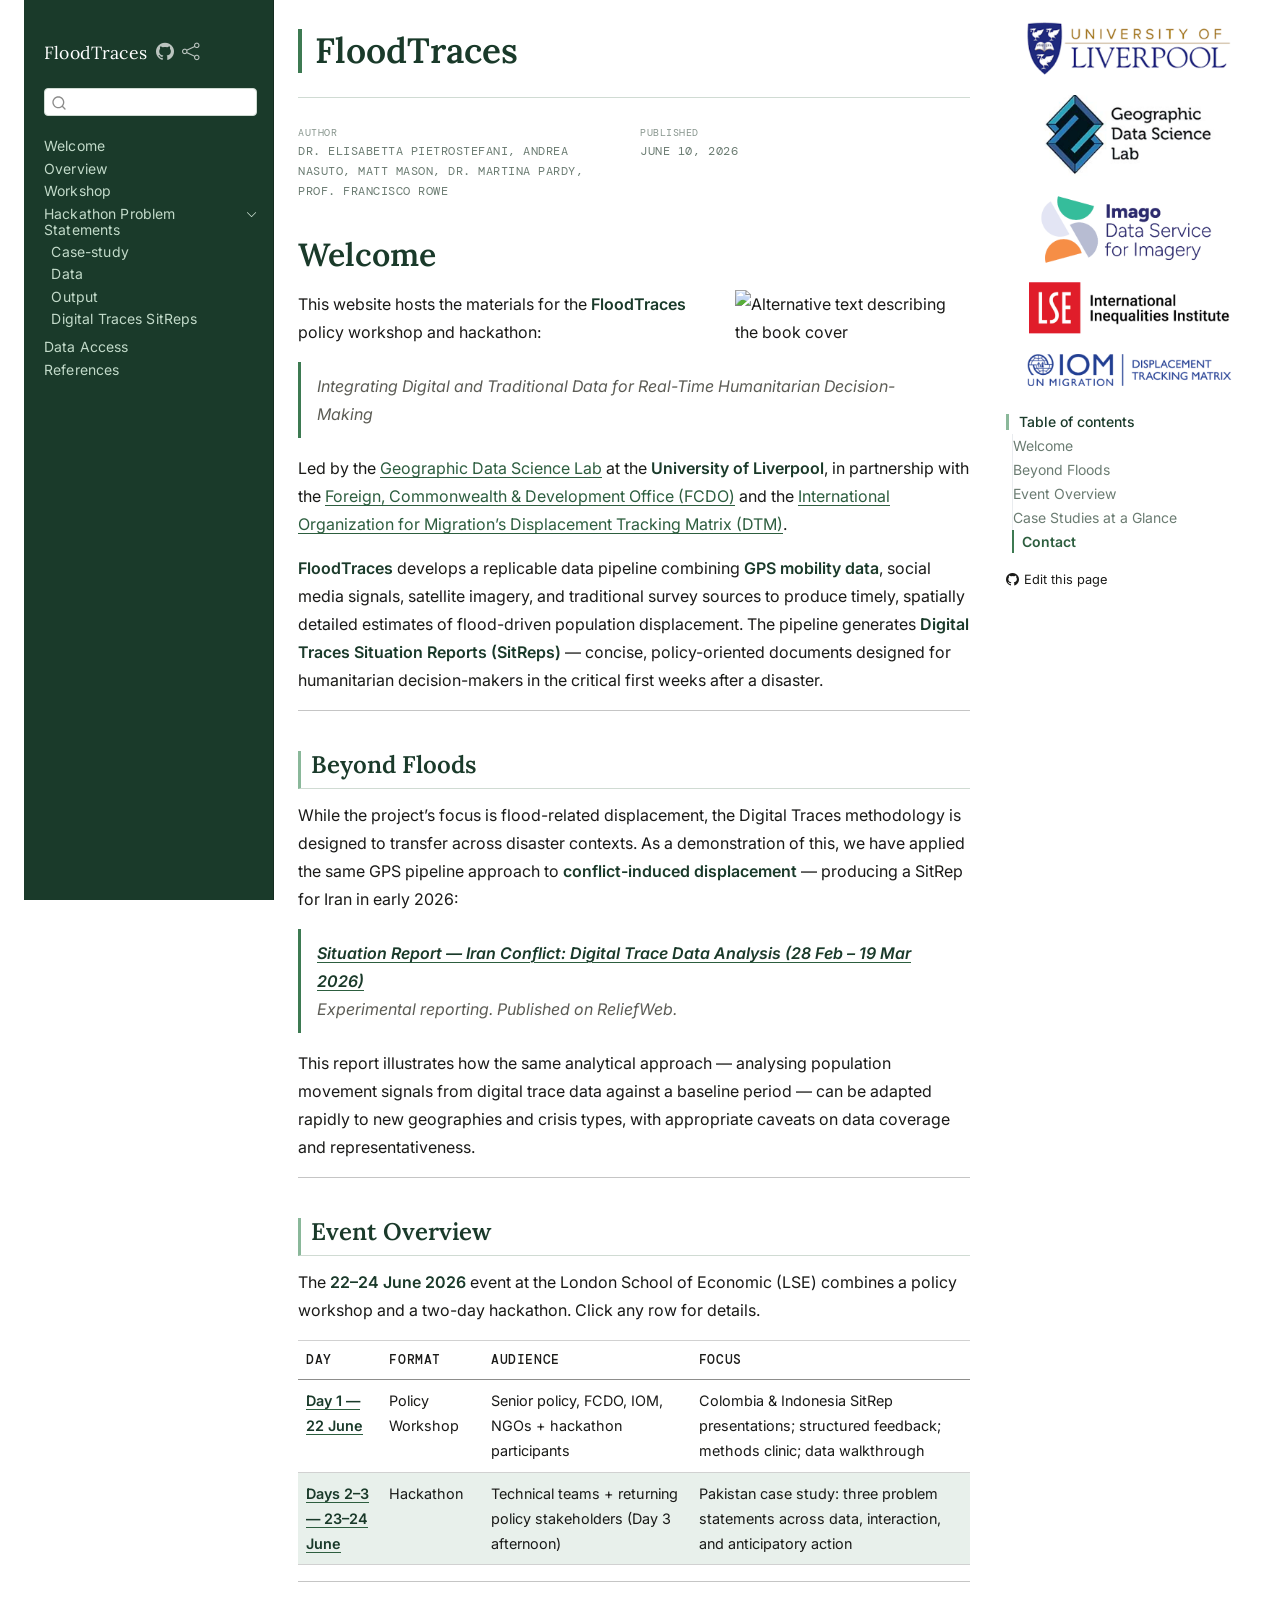
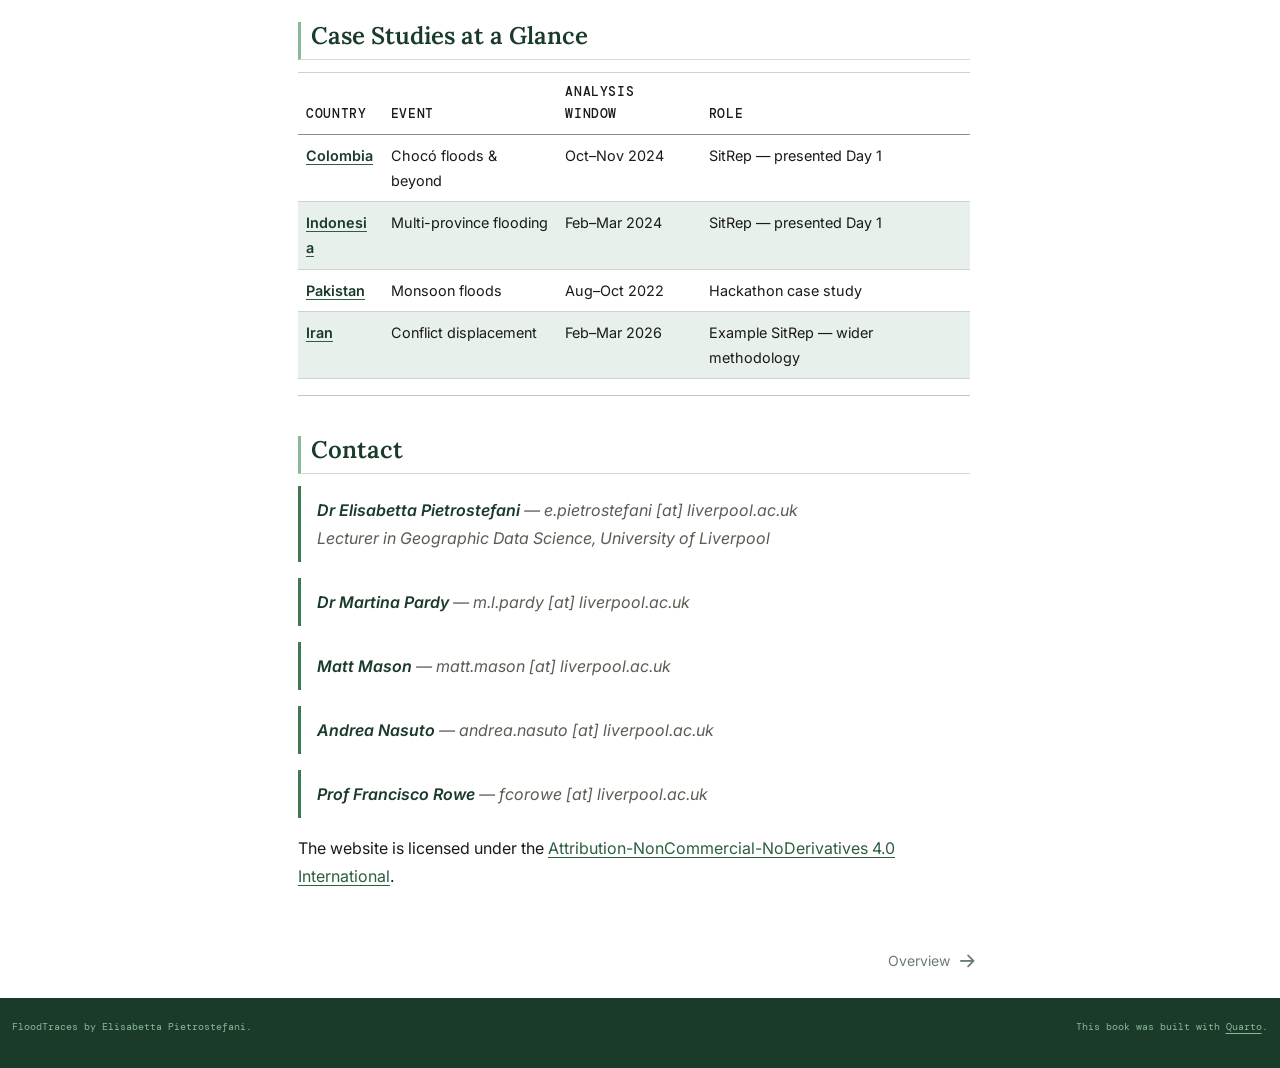
==== docs/index.html @ 7c333482 "First push to set up content & website" ====
<!DOCTYPE html>
<html xmlns="http://www.w3.org/1999/xhtml" lang="en" xml:lang="en"><head>

<meta charset="utf-8">
<meta name="generator" content="quarto-1.8.25">

<meta name="viewport" content="width=device-width, initial-scale=1.0, user-scalable=yes">

<meta name="author" content="Dr.&nbsp;Elisabetta Pietrostefani, Andrea Nasuto, Matt Mason, Dr.&nbsp;Martina Pardy, Prof.&nbsp;Francisco Rowe">
<meta name="dcterms.date" content="2026-06-10">

<title>FloodTraces</title>
<style>
code{white-space: pre-wrap;}
span.smallcaps{font-variant: small-caps;}
div.columns{display: flex; gap: min(4vw, 1.5em);}
div.column{flex: auto; overflow-x: auto;}
div.hanging-indent{margin-left: 1.5em; text-indent: -1.5em;}
ul.task-list{list-style: none;}
ul.task-list li input[type="checkbox"] {
  width: 0.8em;
  margin: 0 0.8em 0.2em -1em; /* quarto-specific, see https://github.com/quarto-dev/quarto-cli/issues/4556 */ 
  vertical-align: middle;
}
</style>


<script src="site_libs/quarto-nav/quarto-nav.js"></script>
<script src="site_libs/quarto-nav/headroom.min.js"></script>
<script src="site_libs/clipboard/clipboard.min.js"></script>
<script src="site_libs/quarto-search/autocomplete.umd.js"></script>
<script src="site_libs/quarto-search/fuse.min.js"></script>
<script src="site_libs/quarto-search/quarto-search.js"></script>
<meta name="quarto:offset" content="./">
<link href="./overview.html" rel="next">
<script src="site_libs/quarto-html/quarto.js" type="module"></script>
<script src="site_libs/quarto-html/tabsets/tabsets.js" type="module"></script>
<script src="site_libs/quarto-html/axe/axe-check.js" type="module"></script>
<script src="site_libs/quarto-html/popper.min.js"></script>
<script src="site_libs/quarto-html/tippy.umd.min.js"></script>
<script src="site_libs/quarto-html/anchor.min.js"></script>
<link href="site_libs/quarto-html/tippy.css" rel="stylesheet">
<link href="site_libs/quarto-html/quarto-syntax-highlighting-c52cc6ac332300604f7a3b58b2641925.css" rel="stylesheet" id="quarto-text-highlighting-styles">
<script src="site_libs/bootstrap/bootstrap.min.js"></script>
<link href="site_libs/bootstrap/bootstrap-icons.css" rel="stylesheet">
<link href="site_libs/bootstrap/bootstrap-16c0403eef00c736cfb77790707e6696.min.css" rel="stylesheet" append-hash="true" id="quarto-bootstrap" data-mode="light">
<script id="quarto-search-options" type="application/json">{
  "location": "sidebar",
  "copy-button": false,
  "collapse-after": 3,
  "panel-placement": "start",
  "type": "textbox",
  "limit": 50,
  "keyboard-shortcut": [
    "f",
    "/",
    "s"
  ],
  "show-item-context": false,
  "language": {
    "search-no-results-text": "No results",
    "search-matching-documents-text": "matching documents",
    "search-copy-link-title": "Copy link to search",
    "search-hide-matches-text": "Hide additional matches",
    "search-more-match-text": "more match in this document",
    "search-more-matches-text": "more matches in this document",
    "search-clear-button-title": "Clear",
    "search-text-placeholder": "",
    "search-detached-cancel-button-title": "Cancel",
    "search-submit-button-title": "Submit",
    "search-label": "Search"
  }
}</script>


<meta name="twitter:title" content="FloodTraces">
<meta name="twitter:description" content="">
<meta name="twitter:image" content="https://pietrostefani.github.io/pop-displacement-disaster/Image2.jpg">
<meta name="twitter:creator" content="@EPietrostefani">
<meta name="twitter:image:alt" content="Alternative text describing the book cover ">
<meta name="twitter:card" content="summary_large_image">
</head>

<body class="nav-sidebar floating quarto-light">

<div id="quarto-search-results"></div>
  <header id="quarto-header" class="headroom fixed-top">
  <nav class="quarto-secondary-nav">
    <div class="container-fluid d-flex">
      <button type="button" class="quarto-btn-toggle btn" data-bs-toggle="collapse" role="button" data-bs-target=".quarto-sidebar-collapse-item" aria-controls="quarto-sidebar" aria-expanded="false" aria-label="Toggle sidebar navigation" onclick="if (window.quartoToggleHeadroom) { window.quartoToggleHeadroom(); }">
        <i class="bi bi-layout-text-sidebar-reverse"></i>
      </button>
        <nav class="quarto-page-breadcrumbs" aria-label="breadcrumb"><ol class="breadcrumb"><li class="breadcrumb-item"><a href="./index.html">Welcome</a></li></ol></nav>
        <a class="flex-grow-1" role="navigation" data-bs-toggle="collapse" data-bs-target=".quarto-sidebar-collapse-item" aria-controls="quarto-sidebar" aria-expanded="false" aria-label="Toggle sidebar navigation" onclick="if (window.quartoToggleHeadroom) { window.quartoToggleHeadroom(); }">      
        </a>
      <button type="button" class="btn quarto-search-button" aria-label="Search" onclick="window.quartoOpenSearch();">
        <i class="bi bi-search"></i>
      </button>
    </div>
  </nav>
</header>
<!-- content -->
<div id="quarto-content" class="quarto-container page-columns page-rows-contents page-layout-article">
<!-- sidebar -->
  <nav id="quarto-sidebar" class="sidebar collapse collapse-horizontal quarto-sidebar-collapse-item sidebar-navigation floating overflow-auto">
    <div class="pt-lg-2 mt-2 text-left sidebar-header sidebar-header-stacked">
      <a href="./index.html" class="sidebar-logo-link">
      </a>
    <div class="sidebar-title mb-0 py-0">
      <a href="./">FloodTraces</a> 
        <div class="sidebar-tools-main">
    <a href="https://github.com/pietrostefani/pop-displacement-disaster" title="Source Code" class="quarto-navigation-tool px-1" aria-label="Source Code"><i class="bi bi-github"></i></a>
    <div class="dropdown">
      <a href="" title="Share" id="quarto-navigation-tool-dropdown-0" class="quarto-navigation-tool dropdown-toggle px-1" data-bs-toggle="dropdown" aria-expanded="false" role="link" aria-label="Share"><i class="bi bi-share"></i></a>
      <ul class="dropdown-menu" aria-labelledby="quarto-navigation-tool-dropdown-0">
          <li>
            <a class="dropdown-item sidebar-tools-main-item" href="https://twitter.com/intent/tweet?url=|url|">
              <i class="bi bi-twitter pe-1"></i>
            Twitter
            </a>
          </li>
          <li>
            <a class="dropdown-item sidebar-tools-main-item" href="https://www.facebook.com/sharer/sharer.php?u=|url|">
              <i class="bi bi-facebook pe-1"></i>
            Facebook
            </a>
          </li>
      </ul>
    </div>
</div>
    </div>
      </div>
        <div class="mt-2 flex-shrink-0 align-items-center">
        <div class="sidebar-search">
        <div id="quarto-search" class="" title="Search"></div>
        </div>
        </div>
    <div class="sidebar-menu-container"> 
    <ul class="list-unstyled mt-1">
        <li class="sidebar-item">
  <div class="sidebar-item-container"> 
  <a href="./index.html" class="sidebar-item-text sidebar-link active">
 <span class="menu-text">Welcome</span></a>
  </div>
</li>
        <li class="sidebar-item">
  <div class="sidebar-item-container"> 
  <a href="./overview.html" class="sidebar-item-text sidebar-link">
 <span class="menu-text">Overview</span></a>
  </div>
</li>
        <li class="sidebar-item">
  <div class="sidebar-item-container"> 
  <a href="./workshop.html" class="sidebar-item-text sidebar-link">
 <span class="menu-text">Workshop</span></a>
  </div>
</li>
        <li class="sidebar-item sidebar-item-section">
      <div class="sidebar-item-container"> 
            <a href="./probstatement.html" class="sidebar-item-text sidebar-link">
 <span class="menu-text">Hackathon Problem Statements</span></a>
          <a class="sidebar-item-toggle text-start" data-bs-toggle="collapse" data-bs-target="#quarto-sidebar-section-1" role="navigation" aria-expanded="true" aria-label="Toggle section">
            <i class="bi bi-chevron-right ms-2"></i>
          </a> 
      </div>
      <ul id="quarto-sidebar-section-1" class="collapse list-unstyled sidebar-section depth1 show">  
          <li class="sidebar-item">
  <div class="sidebar-item-container"> 
  <a href="./casestudy.html" class="sidebar-item-text sidebar-link">
 <span class="menu-text">Case-study</span></a>
  </div>
</li>
          <li class="sidebar-item">
  <div class="sidebar-item-container"> 
  <a href="./datasets.html" class="sidebar-item-text sidebar-link">
 <span class="menu-text">Data</span></a>
  </div>
</li>
          <li class="sidebar-item">
  <div class="sidebar-item-container"> 
  <a href="./output.html" class="sidebar-item-text sidebar-link">
 <span class="menu-text">Output</span></a>
  </div>
</li>
          <li class="sidebar-item">
  <div class="sidebar-item-container"> 
  <a href="./researchareas.html" class="sidebar-item-text sidebar-link">
 <span class="menu-text">Digital Traces SitReps</span></a>
  </div>
</li>
      </ul>
  </li>
        <li class="sidebar-item sidebar-item-section">
      <span class="sidebar-item-text sidebar-link text-start">
 <span class="menu-text">Data Access</span></span>
  </li>
        <li class="sidebar-item">
  <div class="sidebar-item-container"> 
  <a href="./references.html" class="sidebar-item-text sidebar-link">
 <span class="menu-text">References</span></a>
  </div>
</li>
    </ul>
    </div>
</nav>
<div id="quarto-sidebar-glass" class="quarto-sidebar-collapse-item" data-bs-toggle="collapse" data-bs-target=".quarto-sidebar-collapse-item"></div>
<!-- margin-sidebar -->
    <div id="quarto-margin-sidebar" class="sidebar margin-sidebar"><div class="quarto-margin-header"><div class="margin-header-item">
<p><img src=".\logos_web.png" class="img-fluid"></p>
</div></div>
        <nav id="TOC" role="doc-toc" class="toc-active">
    <h2 id="toc-title">Table of contents</h2>
   
  <ul>
  <li><a href="#welcome" id="toc-welcome" class="nav-link active" data-scroll-target="#welcome">Welcome</a>
  <ul class="collapse">
  <li><a href="#beyond-floods" id="toc-beyond-floods" class="nav-link" data-scroll-target="#beyond-floods">Beyond Floods</a></li>
  <li><a href="#event-overview" id="toc-event-overview" class="nav-link" data-scroll-target="#event-overview">Event Overview</a></li>
  <li><a href="#case-studies-at-a-glance" id="toc-case-studies-at-a-glance" class="nav-link" data-scroll-target="#case-studies-at-a-glance">Case Studies at a Glance</a></li>
  <li><a href="#contact" id="toc-contact" class="nav-link" data-scroll-target="#contact">Contact</a></li>
  </ul></li>
  </ul>
<div class="toc-actions"><ul><li><a href="https://github.com/pietrostefani/pop-displacement-disaster/edit/main/index.qmd" class="toc-action"><i class="bi bi-github"></i>Edit this page</a></li></ul></div></nav>
    </div>
<!-- main -->
<main class="content" id="quarto-document-content">

<header id="title-block-header" class="quarto-title-block default">
<div class="quarto-title">
<h1 class="title">FloodTraces</h1>
</div>



<div class="quarto-title-meta">

    <div>
    <div class="quarto-title-meta-heading">Author</div>
    <div class="quarto-title-meta-contents">
             <p>Dr.&nbsp;Elisabetta Pietrostefani, Andrea Nasuto, Matt Mason, Dr.&nbsp;Martina Pardy, Prof.&nbsp;Francisco Rowe </p>
          </div>
  </div>
    
    <div>
    <div class="quarto-title-meta-heading">Published</div>
    <div class="quarto-title-meta-contents">
      <p class="date">June 10, 2026</p>
    </div>
  </div>
  
    
  </div>
  


</header>



<section id="welcome" class="level1 unnumbered">
<h1 class="unnumbered">Welcome</h1><p><img src="Image2.jpg" title="FloodTraces" class="quarto-cover-image nolightbox img-fluid" alt="Alternative text describing the book cover "></p>
<p>This website hosts the materials for the <strong>FloodTraces</strong> policy workshop and hackathon:</p>
<blockquote class="blockquote">
<p><em>Integrating Digital and Traditional Data for Real-Time Humanitarian Decision-Making</em></p>
</blockquote>
<p>Led by the <a href="https://www.liverpool.ac.uk/geographic-data-science/">Geographic Data Science Lab</a> at the <strong>University of Liverpool</strong>, in partnership with the <a href="https://www.gov.uk/government/organisations/foreign-commonwealth-development-office">Foreign, Commonwealth &amp; Development Office (FCDO)</a> and the <a href="https://dtm.iom.int/">International Organization for Migration’s Displacement Tracking Matrix (DTM)</a>.</p>
<p><strong>FloodTraces</strong> develops a replicable data pipeline combining <strong>GPS mobility data</strong>, social media signals, satellite imagery, and traditional survey sources to produce timely, spatially detailed estimates of flood-driven population displacement. The pipeline generates <strong>Digital Traces Situation Reports (SitReps)</strong> — concise, policy-oriented documents designed for humanitarian decision-makers in the critical first weeks after a disaster.</p>
<hr>
<section id="beyond-floods" class="level2 unnumbered">
<h2 class="unnumbered anchored" data-anchor-id="beyond-floods">Beyond Floods</h2>
<p>While the project’s focus is flood-related displacement, the Digital Traces methodology is designed to transfer across disaster contexts. As a demonstration of this, we have applied the same GPS pipeline approach to <strong>conflict-induced displacement</strong> — producing a SitRep for Iran in early 2026:</p>
<blockquote class="blockquote">
<p><a href="https://reliefweb.int/report/iran-islamic-republic/situation-report-iran-conflict-digital-trace-data-analysis-experimental-reporting-period-28th-february-2026-19th-march-2026"><strong>Situation Report — Iran Conflict: Digital Trace Data Analysis (28 Feb – 19 Mar 2026)</strong></a><br>
<em>Experimental reporting. Published on ReliefWeb.</em></p>
</blockquote>
<p>This report illustrates how the same analytical approach — analysing population movement signals from digital trace data against a baseline period — can be adapted rapidly to new geographies and crisis types, with appropriate caveats on data coverage and representativeness.</p>
<hr>
</section>
<section id="event-overview" class="level2 unnumbered">
<h2 class="unnumbered anchored" data-anchor-id="event-overview">Event Overview</h2>
<p>The <strong>22–24 June 2026</strong> event at the London School of Economic (LSE) combines a policy workshop and a two-day hackathon. Click any row for details.</p>
<table class="caption-top table">
<thead>
<tr class="header">
<th>Day</th>
<th>Format</th>
<th>Audience</th>
<th>Focus</th>
</tr>
</thead>
<tbody>
<tr class="odd">
<td><a href="./workshop.html"><strong>Day 1 — 22 June</strong></a></td>
<td>Policy Workshop</td>
<td>Senior policy, FCDO, IOM, NGOs + hackathon participants</td>
<td>Colombia &amp; Indonesia SitRep presentations; structured feedback; methods clinic; data walkthrough</td>
</tr>
<tr class="even">
<td><a href="./workshop.html"><strong>Days 2–3 — 23–24 June</strong></a></td>
<td>Hackathon</td>
<td>Technical teams + returning policy stakeholders (Day 3 afternoon)</td>
<td>Pakistan case study: three problem statements across data, interaction, and anticipatory action</td>
</tr>
</tbody>
</table>
<hr>
</section>
<section id="case-studies-at-a-glance" class="level2 unnumbered">
<h2 class="unnumbered anchored" data-anchor-id="case-studies-at-a-glance">Case Studies at a Glance</h2>
<table class="caption-top table">
<thead>
<tr class="header">
<th>Country</th>
<th>Event</th>
<th>Analysis Window</th>
<th>Role</th>
</tr>
</thead>
<tbody>
<tr class="odd">
<td><a href="./researchareas.html"><strong>Colombia</strong></a></td>
<td>Chocó floods &amp; beyond</td>
<td>Oct–Nov 2024</td>
<td>SitRep — presented Day 1</td>
</tr>
<tr class="even">
<td><a href="./researchareas.html"><strong>Indonesia</strong></a></td>
<td>Multi-province flooding</td>
<td>Feb–Mar 2024</td>
<td>SitRep — presented Day 1</td>
</tr>
<tr class="odd">
<td><a href="./researchareas.html"><strong>Pakistan</strong></a></td>
<td>Monsoon floods</td>
<td>Aug–Oct 2022</td>
<td>Hackathon case study</td>
</tr>
<tr class="even">
<td><a href="https://reliefweb.int/report/iran-islamic-republic/situation-report-iran-conflict-digital-trace-data-analysis-experimental-reporting-period-28th-february-2026-19th-march-2026"><strong>Iran</strong></a></td>
<td>Conflict displacement</td>
<td>Feb–Mar 2026</td>
<td>Example SitRep — wider methodology</td>
</tr>
</tbody>
</table>
<hr>
</section>
<section id="contact" class="level2 unnumbered">
<h2 class="unnumbered anchored" data-anchor-id="contact">Contact</h2>
<blockquote class="blockquote">
<p><strong>Dr Elisabetta Pietrostefani</strong> — e.pietrostefani [at] liverpool.ac.uk<br>
Lecturer in Geographic Data Science, University of Liverpool</p>
</blockquote>
<blockquote class="blockquote">
<p><strong>Dr Martina Pardy</strong> — m.l.pardy [at] liverpool.ac.uk</p>
</blockquote>
<blockquote class="blockquote">
<p><strong>Matt Mason</strong> — matt.mason [at] liverpool.ac.uk</p>
</blockquote>
<blockquote class="blockquote">
<p><strong>Andrea Nasuto</strong> — andrea.nasuto [at] liverpool.ac.uk</p>
</blockquote>
<blockquote class="blockquote">
<p><strong>Prof Francisco Rowe</strong> — fcorowe [at] liverpool.ac.uk</p>
</blockquote>
<p>The website is licensed under the <a href="https://creativecommons.org/licenses/by-nc-nd/4.0/">Attribution-NonCommercial-NoDerivatives 4.0 International</a>.</p>


</section>
</section>

</main> <!-- /main -->
<script id="quarto-html-after-body" type="application/javascript">
  window.document.addEventListener("DOMContentLoaded", function (event) {
    const icon = "";
    const anchorJS = new window.AnchorJS();
    anchorJS.options = {
      placement: 'right',
      icon: icon
    };
    anchorJS.add('.anchored');
    const isCodeAnnotation = (el) => {
      for (const clz of el.classList) {
        if (clz.startsWith('code-annotation-')) {                     
          return true;
        }
      }
      return false;
    }
    const onCopySuccess = function(e) {
      // button target
      const button = e.trigger;
      // don't keep focus
      button.blur();
      // flash "checked"
      button.classList.add('code-copy-button-checked');
      var currentTitle = button.getAttribute("title");
      button.setAttribute("title", "Copied!");
      let tooltip;
      if (window.bootstrap) {
        button.setAttribute("data-bs-toggle", "tooltip");
        button.setAttribute("data-bs-placement", "left");
        button.setAttribute("data-bs-title", "Copied!");
        tooltip = new bootstrap.Tooltip(button, 
          { trigger: "manual", 
            customClass: "code-copy-button-tooltip",
            offset: [0, -8]});
        tooltip.show();    
      }
      setTimeout(function() {
        if (tooltip) {
          tooltip.hide();
          button.removeAttribute("data-bs-title");
          button.removeAttribute("data-bs-toggle");
          button.removeAttribute("data-bs-placement");
        }
        button.setAttribute("title", currentTitle);
        button.classList.remove('code-copy-button-checked');
      }, 1000);
      // clear code selection
      e.clearSelection();
    }
    const getTextToCopy = function(trigger) {
      const outerScaffold = trigger.parentElement.cloneNode(true);
      const codeEl = outerScaffold.querySelector('code');
      for (const childEl of codeEl.children) {
        if (isCodeAnnotation(childEl)) {
          childEl.remove();
        }
      }
      return codeEl.innerText;
    }
    const clipboard = new window.ClipboardJS('.code-copy-button:not([data-in-quarto-modal])', {
      text: getTextToCopy
    });
    clipboard.on('success', onCopySuccess);
    if (window.document.getElementById('quarto-embedded-source-code-modal')) {
      const clipboardModal = new window.ClipboardJS('.code-copy-button[data-in-quarto-modal]', {
        text: getTextToCopy,
        container: window.document.getElementById('quarto-embedded-source-code-modal')
      });
      clipboardModal.on('success', onCopySuccess);
    }
      var localhostRegex = new RegExp(/^(?:http|https):\/\/localhost\:?[0-9]*\//);
      var mailtoRegex = new RegExp(/^mailto:/);
        var filterRegex = new RegExp("https:\/\/pietrostefani\.github\.io\/pop-displacement-disaster");
      var isInternal = (href) => {
          return filterRegex.test(href) || localhostRegex.test(href) || mailtoRegex.test(href);
      }
      // Inspect non-navigation links and adorn them if external
     var links = window.document.querySelectorAll('a[href]:not(.nav-link):not(.navbar-brand):not(.toc-action):not(.sidebar-link):not(.sidebar-item-toggle):not(.pagination-link):not(.no-external):not([aria-hidden]):not(.dropdown-item):not(.quarto-navigation-tool):not(.about-link)');
      for (var i=0; i<links.length; i++) {
        const link = links[i];
        if (!isInternal(link.href)) {
          // undo the damage that might have been done by quarto-nav.js in the case of
          // links that we want to consider external
          if (link.dataset.originalHref !== undefined) {
            link.href = link.dataset.originalHref;
          }
        }
      }
    function tippyHover(el, contentFn, onTriggerFn, onUntriggerFn) {
      const config = {
        allowHTML: true,
        maxWidth: 500,
        delay: 100,
        arrow: false,
        appendTo: function(el) {
            return el.parentElement;
        },
        interactive: true,
        interactiveBorder: 10,
        theme: 'quarto',
        placement: 'bottom-start',
      };
      if (contentFn) {
        config.content = contentFn;
      }
      if (onTriggerFn) {
        config.onTrigger = onTriggerFn;
      }
      if (onUntriggerFn) {
        config.onUntrigger = onUntriggerFn;
      }
      window.tippy(el, config); 
    }
    const noterefs = window.document.querySelectorAll('a[role="doc-noteref"]');
    for (var i=0; i<noterefs.length; i++) {
      const ref = noterefs[i];
      tippyHover(ref, function() {
        // use id or data attribute instead here
        let href = ref.getAttribute('data-footnote-href') || ref.getAttribute('href');
        try { href = new URL(href).hash; } catch {}
        const id = href.replace(/^#\/?/, "");
        const note = window.document.getElementById(id);
        if (note) {
          return note.innerHTML;
        } else {
          return "";
        }
      });
    }
    const xrefs = window.document.querySelectorAll('a.quarto-xref');
    const processXRef = (id, note) => {
      // Strip column container classes
      const stripColumnClz = (el) => {
        el.classList.remove("page-full", "page-columns");
        if (el.children) {
          for (const child of el.children) {
            stripColumnClz(child);
          }
        }
      }
      stripColumnClz(note)
      if (id === null || id.startsWith('sec-')) {
        // Special case sections, only their first couple elements
        const container = document.createElement("div");
        if (note.children && note.children.length > 2) {
          container.appendChild(note.children[0].cloneNode(true));
          for (let i = 1; i < note.children.length; i++) {
            const child = note.children[i];
            if (child.tagName === "P" && child.innerText === "") {
              continue;
            } else {
              container.appendChild(child.cloneNode(true));
              break;
            }
          }
          if (window.Quarto?.typesetMath) {
            window.Quarto.typesetMath(container);
          }
          return container.innerHTML
        } else {
          if (window.Quarto?.typesetMath) {
            window.Quarto.typesetMath(note);
          }
          return note.innerHTML;
        }
      } else {
        // Remove any anchor links if they are present
        const anchorLink = note.querySelector('a.anchorjs-link');
        if (anchorLink) {
          anchorLink.remove();
        }
        if (window.Quarto?.typesetMath) {
          window.Quarto.typesetMath(note);
        }
        if (note.classList.contains("callout")) {
          return note.outerHTML;
        } else {
          return note.innerHTML;
        }
      }
    }
    for (var i=0; i<xrefs.length; i++) {
      const xref = xrefs[i];
      tippyHover(xref, undefined, function(instance) {
        instance.disable();
        let url = xref.getAttribute('href');
        let hash = undefined; 
        if (url.startsWith('#')) {
          hash = url;
        } else {
          try { hash = new URL(url).hash; } catch {}
        }
        if (hash) {
          const id = hash.replace(/^#\/?/, "");
          const note = window.document.getElementById(id);
          if (note !== null) {
            try {
              const html = processXRef(id, note.cloneNode(true));
              instance.setContent(html);
            } finally {
              instance.enable();
              instance.show();
            }
          } else {
            // See if we can fetch this
            fetch(url.split('#')[0])
            .then(res => res.text())
            .then(html => {
              const parser = new DOMParser();
              const htmlDoc = parser.parseFromString(html, "text/html");
              const note = htmlDoc.getElementById(id);
              if (note !== null) {
                const html = processXRef(id, note);
                instance.setContent(html);
              } 
            }).finally(() => {
              instance.enable();
              instance.show();
            });
          }
        } else {
          // See if we can fetch a full url (with no hash to target)
          // This is a special case and we should probably do some content thinning / targeting
          fetch(url)
          .then(res => res.text())
          .then(html => {
            const parser = new DOMParser();
            const htmlDoc = parser.parseFromString(html, "text/html");
            const note = htmlDoc.querySelector('main.content');
            if (note !== null) {
              // This should only happen for chapter cross references
              // (since there is no id in the URL)
              // remove the first header
              if (note.children.length > 0 && note.children[0].tagName === "HEADER") {
                note.children[0].remove();
              }
              const html = processXRef(null, note);
              instance.setContent(html);
            } 
          }).finally(() => {
            instance.enable();
            instance.show();
          });
        }
      }, function(instance) {
      });
    }
        let selectedAnnoteEl;
        const selectorForAnnotation = ( cell, annotation) => {
          let cellAttr = 'data-code-cell="' + cell + '"';
          let lineAttr = 'data-code-annotation="' +  annotation + '"';
          const selector = 'span[' + cellAttr + '][' + lineAttr + ']';
          return selector;
        }
        const selectCodeLines = (annoteEl) => {
          const doc = window.document;
          const targetCell = annoteEl.getAttribute("data-target-cell");
          const targetAnnotation = annoteEl.getAttribute("data-target-annotation");
          const annoteSpan = window.document.querySelector(selectorForAnnotation(targetCell, targetAnnotation));
          const lines = annoteSpan.getAttribute("data-code-lines").split(",");
          const lineIds = lines.map((line) => {
            return targetCell + "-" + line;
          })
          let top = null;
          let height = null;
          let parent = null;
          if (lineIds.length > 0) {
              //compute the position of the single el (top and bottom and make a div)
              const el = window.document.getElementById(lineIds[0]);
              top = el.offsetTop;
              height = el.offsetHeight;
              parent = el.parentElement.parentElement;
            if (lineIds.length > 1) {
              const lastEl = window.document.getElementById(lineIds[lineIds.length - 1]);
              const bottom = lastEl.offsetTop + lastEl.offsetHeight;
              height = bottom - top;
            }
            if (top !== null && height !== null && parent !== null) {
              // cook up a div (if necessary) and position it 
              let div = window.document.getElementById("code-annotation-line-highlight");
              if (div === null) {
                div = window.document.createElement("div");
                div.setAttribute("id", "code-annotation-line-highlight");
                div.style.position = 'absolute';
                parent.appendChild(div);
              }
              div.style.top = top - 2 + "px";
              div.style.height = height + 4 + "px";
              div.style.left = 0;
              let gutterDiv = window.document.getElementById("code-annotation-line-highlight-gutter");
              if (gutterDiv === null) {
                gutterDiv = window.document.createElement("div");
                gutterDiv.setAttribute("id", "code-annotation-line-highlight-gutter");
                gutterDiv.style.position = 'absolute';
                const codeCell = window.document.getElementById(targetCell);
                const gutter = codeCell.querySelector('.code-annotation-gutter');
                gutter.appendChild(gutterDiv);
              }
              gutterDiv.style.top = top - 2 + "px";
              gutterDiv.style.height = height + 4 + "px";
            }
            selectedAnnoteEl = annoteEl;
          }
        };
        const unselectCodeLines = () => {
          const elementsIds = ["code-annotation-line-highlight", "code-annotation-line-highlight-gutter"];
          elementsIds.forEach((elId) => {
            const div = window.document.getElementById(elId);
            if (div) {
              div.remove();
            }
          });
          selectedAnnoteEl = undefined;
        };
          // Handle positioning of the toggle
      window.addEventListener(
        "resize",
        throttle(() => {
          elRect = undefined;
          if (selectedAnnoteEl) {
            selectCodeLines(selectedAnnoteEl);
          }
        }, 10)
      );
      function throttle(fn, ms) {
      let throttle = false;
      let timer;
        return (...args) => {
          if(!throttle) { // first call gets through
              fn.apply(this, args);
              throttle = true;
          } else { // all the others get throttled
              if(timer) clearTimeout(timer); // cancel #2
              timer = setTimeout(() => {
                fn.apply(this, args);
                timer = throttle = false;
              }, ms);
          }
        };
      }
        // Attach click handler to the DT
        const annoteDls = window.document.querySelectorAll('dt[data-target-cell]');
        for (const annoteDlNode of annoteDls) {
          annoteDlNode.addEventListener('click', (event) => {
            const clickedEl = event.target;
            if (clickedEl !== selectedAnnoteEl) {
              unselectCodeLines();
              const activeEl = window.document.querySelector('dt[data-target-cell].code-annotation-active');
              if (activeEl) {
                activeEl.classList.remove('code-annotation-active');
              }
              selectCodeLines(clickedEl);
              clickedEl.classList.add('code-annotation-active');
            } else {
              // Unselect the line
              unselectCodeLines();
              clickedEl.classList.remove('code-annotation-active');
            }
          });
        }
    const findCites = (el) => {
      const parentEl = el.parentElement;
      if (parentEl) {
        const cites = parentEl.dataset.cites;
        if (cites) {
          return {
            el,
            cites: cites.split(' ')
          };
        } else {
          return findCites(el.parentElement)
        }
      } else {
        return undefined;
      }
    };
    var bibliorefs = window.document.querySelectorAll('a[role="doc-biblioref"]');
    for (var i=0; i<bibliorefs.length; i++) {
      const ref = bibliorefs[i];
      const citeInfo = findCites(ref);
      if (citeInfo) {
        tippyHover(citeInfo.el, function() {
          var popup = window.document.createElement('div');
          citeInfo.cites.forEach(function(cite) {
            var citeDiv = window.document.createElement('div');
            citeDiv.classList.add('hanging-indent');
            citeDiv.classList.add('csl-entry');
            var biblioDiv = window.document.getElementById('ref-' + cite);
            if (biblioDiv) {
              citeDiv.innerHTML = biblioDiv.innerHTML;
            }
            popup.appendChild(citeDiv);
          });
          return popup.innerHTML;
        });
      }
    }
  });
  </script>
<nav class="page-navigation">
  <div class="nav-page nav-page-previous">
  </div>
  <div class="nav-page nav-page-next">
      <a href="./overview.html" class="pagination-link" aria-label="Overview">
        <span class="nav-page-text">Overview</span> <i class="bi bi-arrow-right-short"></i>
      </a>
  </div>
</nav>
</div> <!-- /content -->
<footer class="footer">
  <div class="nav-footer">
    <div class="nav-footer-left">
<p>FloodTraces by Elisabetta Pietrostefani.</p>
</div>   
    <div class="nav-footer-center">
      &nbsp;
    <div class="toc-actions d-sm-block d-md-none"><ul><li><a href="https://github.com/pietrostefani/pop-displacement-disaster/edit/main/index.qmd" class="toc-action"><i class="bi bi-github"></i>Edit this page</a></li></ul></div></div>
    <div class="nav-footer-right">
<p>This book was built with <a href="https://quarto.org/">Quarto</a>.</p>
</div>
  </div>
</footer>




</body></html>
---- docs/site_libs/quarto-html/tippy.css ----
.tippy-box[data-animation=fade][data-state=hidden]{opacity:0}[data-tippy-root]{max-width:calc(100vw - 10px)}.tippy-box{position:relative;background-color:#333;color:#fff;border-radius:4px;font-size:14px;line-height:1.4;white-space:normal;outline:0;transition-property:transform,visibility,opacity}.tippy-box[data-placement^=top]>.tippy-arrow{bottom:0}.tippy-box[data-placement^=top]>.tippy-arrow:before{bottom:-7px;left:0;border-width:8px 8px 0;border-top-color:initial;transform-origin:center top}.tippy-box[data-placement^=bottom]>.tippy-arrow{top:0}.tippy-box[data-placement^=bottom]>.tippy-arrow:before{top:-7px;left:0;border-width:0 8px 8px;border-bottom-color:initial;transform-origin:center bottom}.tippy-box[data-placement^=left]>.tippy-arrow{right:0}.tippy-box[data-placement^=left]>.tippy-arrow:before{border-width:8px 0 8px 8px;border-left-color:initial;right:-7px;transform-origin:center left}.tippy-box[data-placement^=right]>.tippy-arrow{left:0}.tippy-box[data-placement^=right]>.tippy-arrow:before{left:-7px;border-width:8px 8px 8px 0;border-right-color:initial;transform-origin:center right}.tippy-box[data-inertia][data-state=visible]{transition-timing-function:cubic-bezier(.54,1.5,.38,1.11)}.tippy-arrow{width:16px;height:16px;color:#333}.tippy-arrow:before{content:"";position:absolute;border-color:transparent;border-style:solid}.tippy-content{position:relative;padding:5px 9px;z-index:1}
---- docs/site_libs/quarto-html/quarto-syntax-highlighting-c52cc6ac332300604f7a3b58b2641925.css ----
/* quarto syntax highlight colors */
:root {
  --quarto-hl-ot-color: #003B4F;
  --quarto-hl-at-color: #657422;
  --quarto-hl-ss-color: #20794D;
  --quarto-hl-an-color: #5E5E5E;
  --quarto-hl-fu-color: #4758AB;
  --quarto-hl-st-color: #20794D;
  --quarto-hl-cf-color: #003B4F;
  --quarto-hl-op-color: #5E5E5E;
  --quarto-hl-er-color: #AD0000;
  --quarto-hl-bn-color: #AD0000;
  --quarto-hl-al-color: #AD0000;
  --quarto-hl-va-color: #111111;
  --quarto-hl-bu-color: inherit;
  --quarto-hl-ex-color: inherit;
  --quarto-hl-pp-color: #AD0000;
  --quarto-hl-in-color: #5E5E5E;
  --quarto-hl-vs-color: #20794D;
  --quarto-hl-wa-color: #5E5E5E;
  --quarto-hl-do-color: #5E5E5E;
  --quarto-hl-im-color: #00769E;
  --quarto-hl-ch-color: #20794D;
  --quarto-hl-dt-color: #AD0000;
  --quarto-hl-fl-color: #AD0000;
  --quarto-hl-co-color: #5E5E5E;
  --quarto-hl-cv-color: #5E5E5E;
  --quarto-hl-cn-color: #8f5902;
  --quarto-hl-sc-color: #5E5E5E;
  --quarto-hl-dv-color: #AD0000;
  --quarto-hl-kw-color: #003B4F;
}

/* other quarto variables */
:root {
  --quarto-font-monospace: "DM Mono", "Fira Mono", monospace;
}

/* syntax highlight based on Pandoc's rules */
pre > code.sourceCode > span {
  color: #003B4F;
}

code.sourceCode > span {
  color: #003B4F;
}

div.sourceCode,
div.sourceCode pre.sourceCode {
  color: #003B4F;
}

/* Normal */
code span {
  color: #003B4F;
}

/* Alert */
code span.al {
  color: #AD0000;
  font-style: inherit;
}

/* Annotation */
code span.an {
  color: #5E5E5E;
  font-style: inherit;
}

/* Attribute */
code span.at {
  color: #657422;
  font-style: inherit;
}

/* BaseN */
code span.bn {
  color: #AD0000;
  font-style: inherit;
}

/* BuiltIn */
code span.bu {
  font-style: inherit;
}

/* ControlFlow */
code span.cf {
  color: #003B4F;
  font-weight: bold;
  font-style: inherit;
}

/* Char */
code span.ch {
  color: #20794D;
  font-style: inherit;
}

/* Constant */
code span.cn {
  color: #8f5902;
  font-style: inherit;
}

/* Comment */
code span.co {
  color: #5E5E5E;
  font-style: inherit;
}

/* CommentVar */
code span.cv {
  color: #5E5E5E;
  font-style: italic;
}

/* Documentation */
code span.do {
  color: #5E5E5E;
  font-style: italic;
}

/* DataType */
code span.dt {
  color: #AD0000;
  font-style: inherit;
}

/* DecVal */
code span.dv {
  color: #AD0000;
  font-style: inherit;
}

/* Error */
code span.er {
  color: #AD0000;
  font-style: inherit;
}

/* Extension */
code span.ex {
  font-style: inherit;
}

/* Float */
code span.fl {
  color: #AD0000;
  font-style: inherit;
}

/* Function */
code span.fu {
  color: #4758AB;
  font-style: inherit;
}

/* Import */
code span.im {
  color: #00769E;
  font-style: inherit;
}

/* Information */
code span.in {
  color: #5E5E5E;
  font-style: inherit;
}

/* Keyword */
code span.kw {
  color: #003B4F;
  font-weight: bold;
  font-style: inherit;
}

/* Operator */
code span.op {
  color: #5E5E5E;
  font-style: inherit;
}

/* Other */
code span.ot {
  color: #003B4F;
  font-style: inherit;
}

/* Preprocessor */
code span.pp {
  color: #AD0000;
  font-style: inherit;
}

/* SpecialChar */
code span.sc {
  color: #5E5E5E;
  font-style: inherit;
}

/* SpecialString */
code span.ss {
  color: #20794D;
  font-style: inherit;
}

/* String */
code span.st {
  color: #20794D;
  font-style: inherit;
}

/* Variable */
code span.va {
  color: #111111;
  font-style: inherit;
}

/* VerbatimString */
code span.vs {
  color: #20794D;
  font-style: inherit;
}

/* Warning */
code span.wa {
  color: #5E5E5E;
  font-style: italic;
}

.prevent-inlining {
  content: "</";
}

/*# sourceMappingURL=613ec5dd54877da5bb4291ceaacc7f7c.css.map */
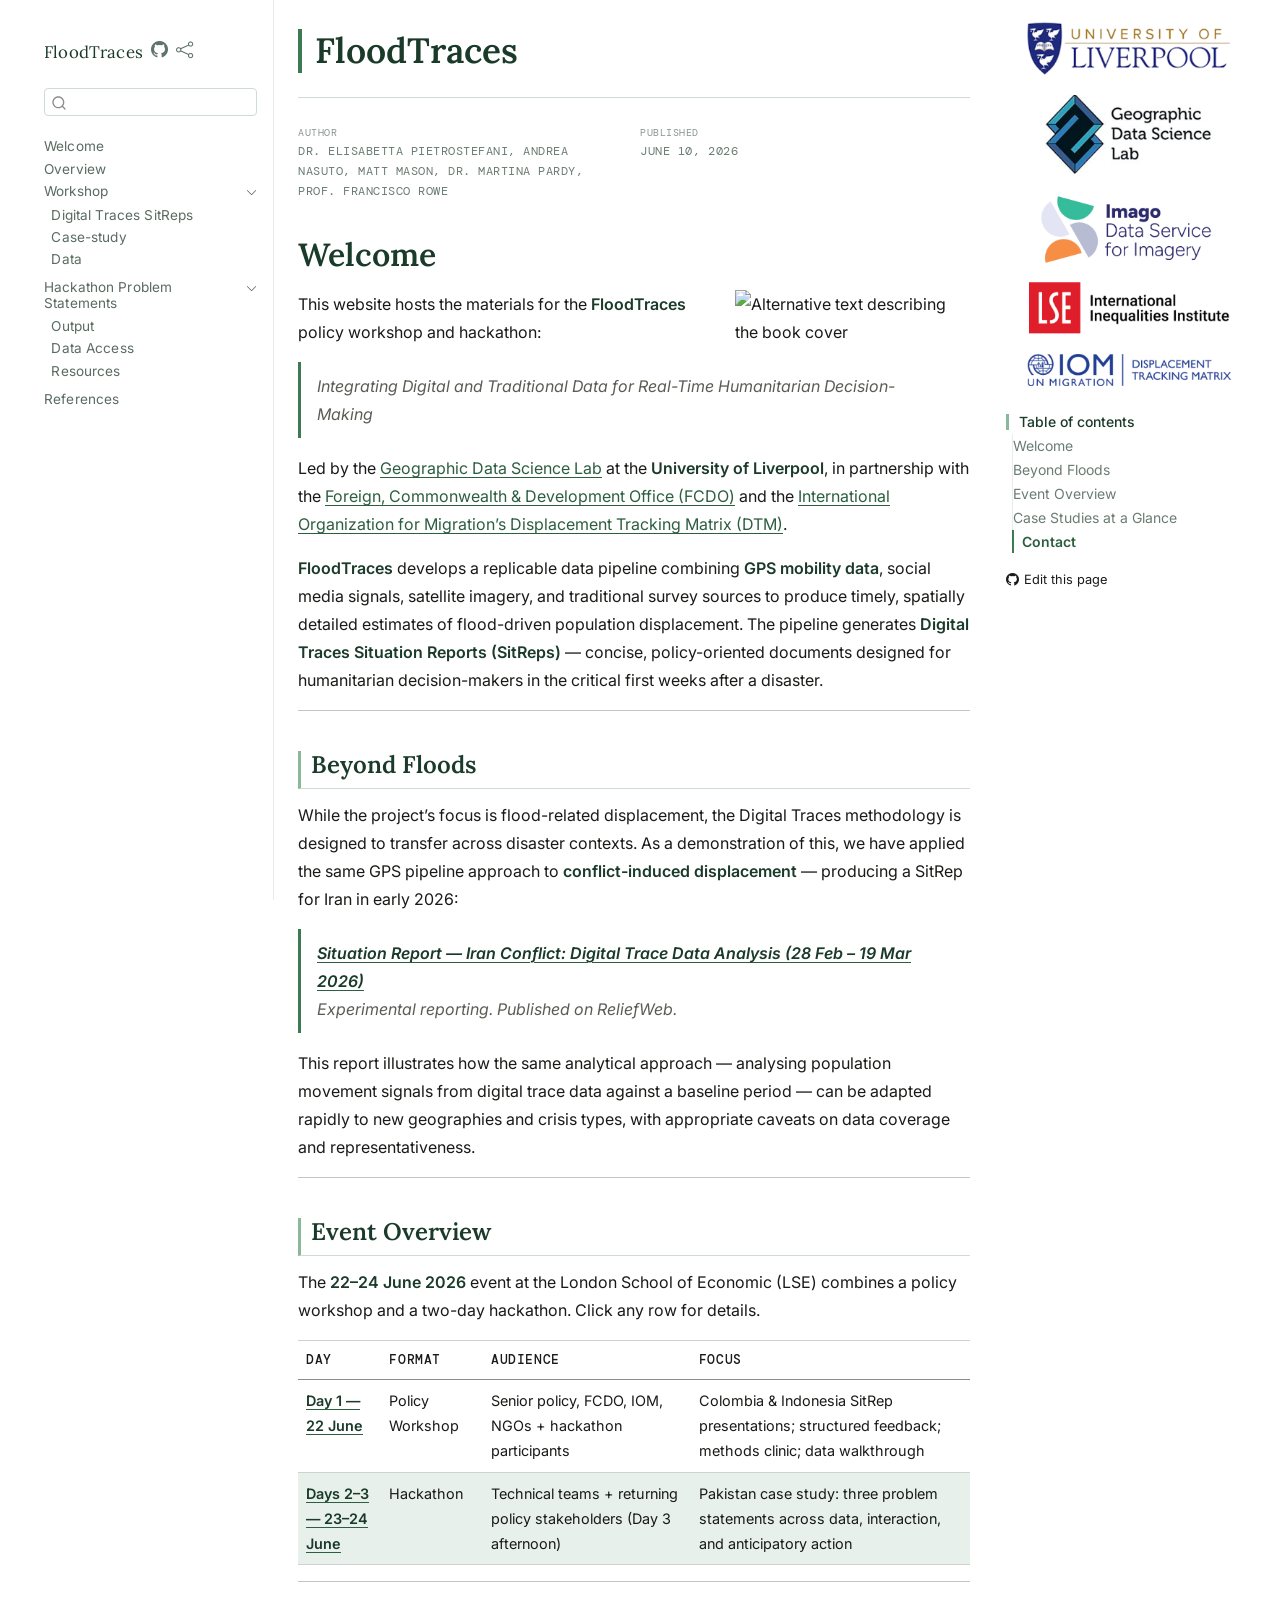
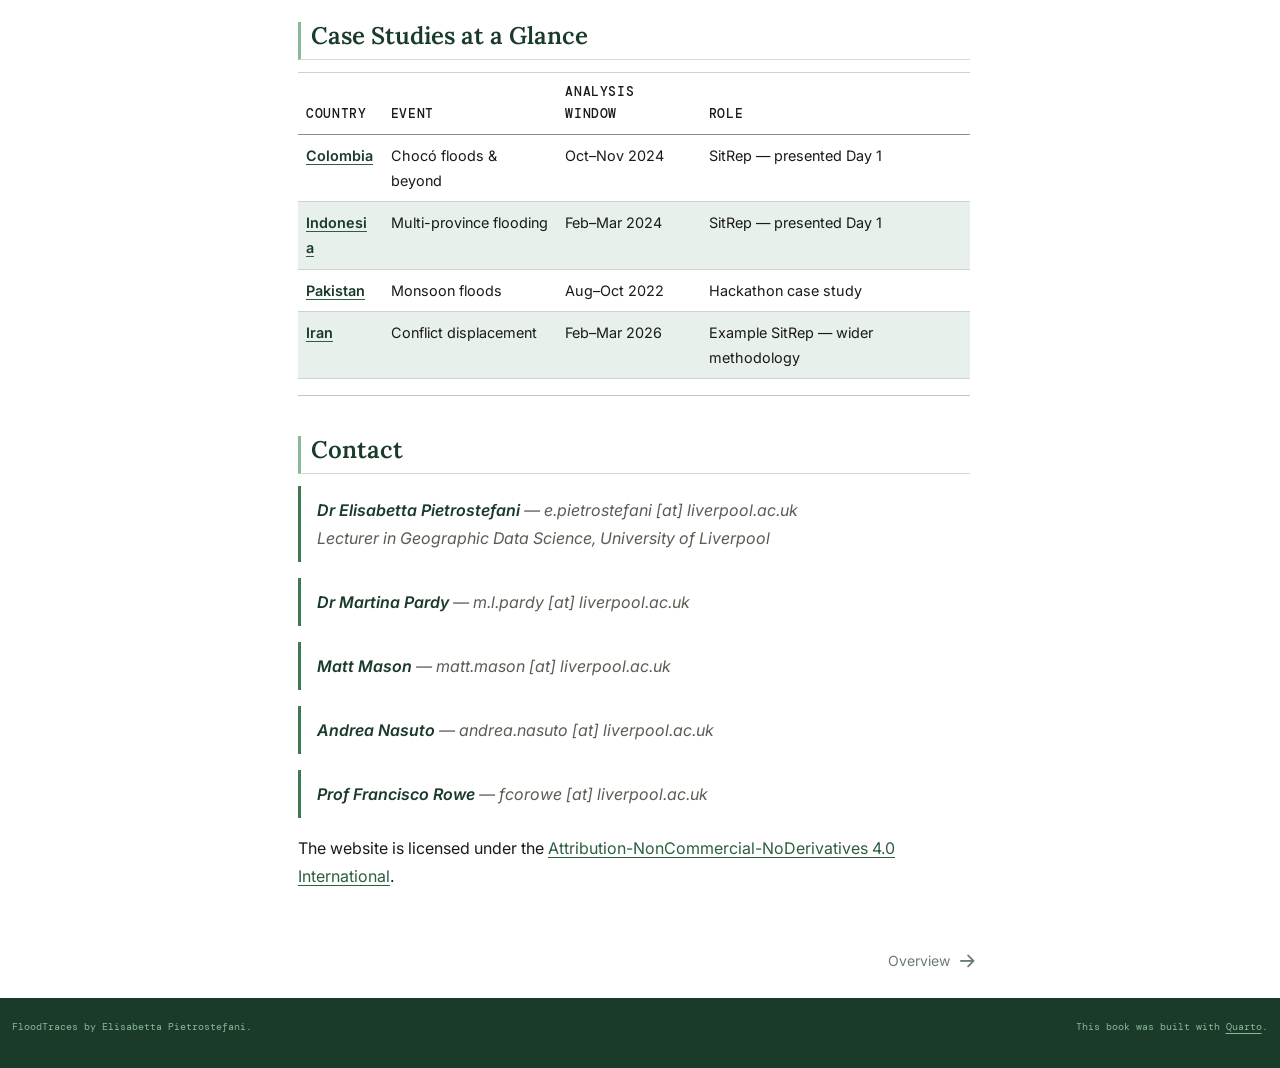
==== commit 98581a29: "format changes" ====
--- a/docs/index.html
+++ b/docs/index.html
@@ -43,7 +43,7 @@
 <link href="site_libs/quarto-html/quarto-syntax-highlighting-c52cc6ac332300604f7a3b58b2641925.css" rel="stylesheet" id="quarto-text-highlighting-styles">
 <script src="site_libs/bootstrap/bootstrap.min.js"></script>
 <link href="site_libs/bootstrap/bootstrap-icons.css" rel="stylesheet">
-<link href="site_libs/bootstrap/bootstrap-16c0403eef00c736cfb77790707e6696.min.css" rel="stylesheet" append-hash="true" id="quarto-bootstrap" data-mode="light">
+<link href="site_libs/bootstrap/bootstrap-e122f509c0ed8659c1ece8467ccce8a9.min.css" rel="stylesheet" append-hash="true" id="quarto-bootstrap" data-mode="light">
 <script id="quarto-search-options" type="application/json">{
   "location": "sidebar",
   "copy-button": false,
@@ -149,16 +149,10 @@
  <span class="menu-text">Overview</span></a>
   </div>
 </li>
-        <li class="sidebar-item">
-  <div class="sidebar-item-container"> 
-  <a href="./workshop.html" class="sidebar-item-text sidebar-link">
- <span class="menu-text">Workshop</span></a>
-  </div>
-</li>
         <li class="sidebar-item sidebar-item-section">
       <div class="sidebar-item-container"> 
-            <a href="./probstatement.html" class="sidebar-item-text sidebar-link">
- <span class="menu-text">Hackathon Problem Statements</span></a>
+            <a href="./workshop.html" class="sidebar-item-text sidebar-link">
+ <span class="menu-text">Workshop</span></a>
           <a class="sidebar-item-toggle text-start" data-bs-toggle="collapse" data-bs-target="#quarto-sidebar-section-1" role="navigation" aria-expanded="true" aria-label="Toggle section">
             <i class="bi bi-chevron-right ms-2"></i>
           </a> 
@@ -166,6 +160,12 @@
       <ul id="quarto-sidebar-section-1" class="collapse list-unstyled sidebar-section depth1 show">  
           <li class="sidebar-item">
   <div class="sidebar-item-container"> 
+  <a href="./researchareas.html" class="sidebar-item-text sidebar-link">
+ <span class="menu-text">Digital Traces SitReps</span></a>
+  </div>
+</li>
+          <li class="sidebar-item">
+  <div class="sidebar-item-container"> 
   <a href="./casestudy.html" class="sidebar-item-text sidebar-link">
  <span class="menu-text">Case-study</span></a>
   </div>
@@ -176,6 +176,17 @@
  <span class="menu-text">Data</span></a>
   </div>
 </li>
+      </ul>
+  </li>
+        <li class="sidebar-item sidebar-item-section">
+      <div class="sidebar-item-container"> 
+            <a href="./probstatement.html" class="sidebar-item-text sidebar-link">
+ <span class="menu-text">Hackathon Problem Statements</span></a>
+          <a class="sidebar-item-toggle text-start" data-bs-toggle="collapse" data-bs-target="#quarto-sidebar-section-2" role="navigation" aria-expanded="true" aria-label="Toggle section">
+            <i class="bi bi-chevron-right ms-2"></i>
+          </a> 
+      </div>
+      <ul id="quarto-sidebar-section-2" class="collapse list-unstyled sidebar-section depth1 show">  
           <li class="sidebar-item">
   <div class="sidebar-item-container"> 
   <a href="./output.html" class="sidebar-item-text sidebar-link">
@@ -184,15 +195,17 @@
 </li>
           <li class="sidebar-item">
   <div class="sidebar-item-container"> 
-  <a href="./researchareas.html" class="sidebar-item-text sidebar-link">
- <span class="menu-text">Digital Traces SitReps</span></a>
+  <a href="./dataaccess.html" class="sidebar-item-text sidebar-link">
+ <span class="menu-text">Data Access</span></a>
+  </div>
+</li>
+          <li class="sidebar-item">
+  <div class="sidebar-item-container"> 
+  <a href="./resources.html" class="sidebar-item-text sidebar-link">
+ <span class="menu-text">Resources</span></a>
   </div>
 </li>
       </ul>
-  </li>
-        <li class="sidebar-item sidebar-item-section">
-      <span class="sidebar-item-text sidebar-link text-start">
- <span class="menu-text">Data Access</span></span>
   </li>
         <li class="sidebar-item">
   <div class="sidebar-item-container"> 
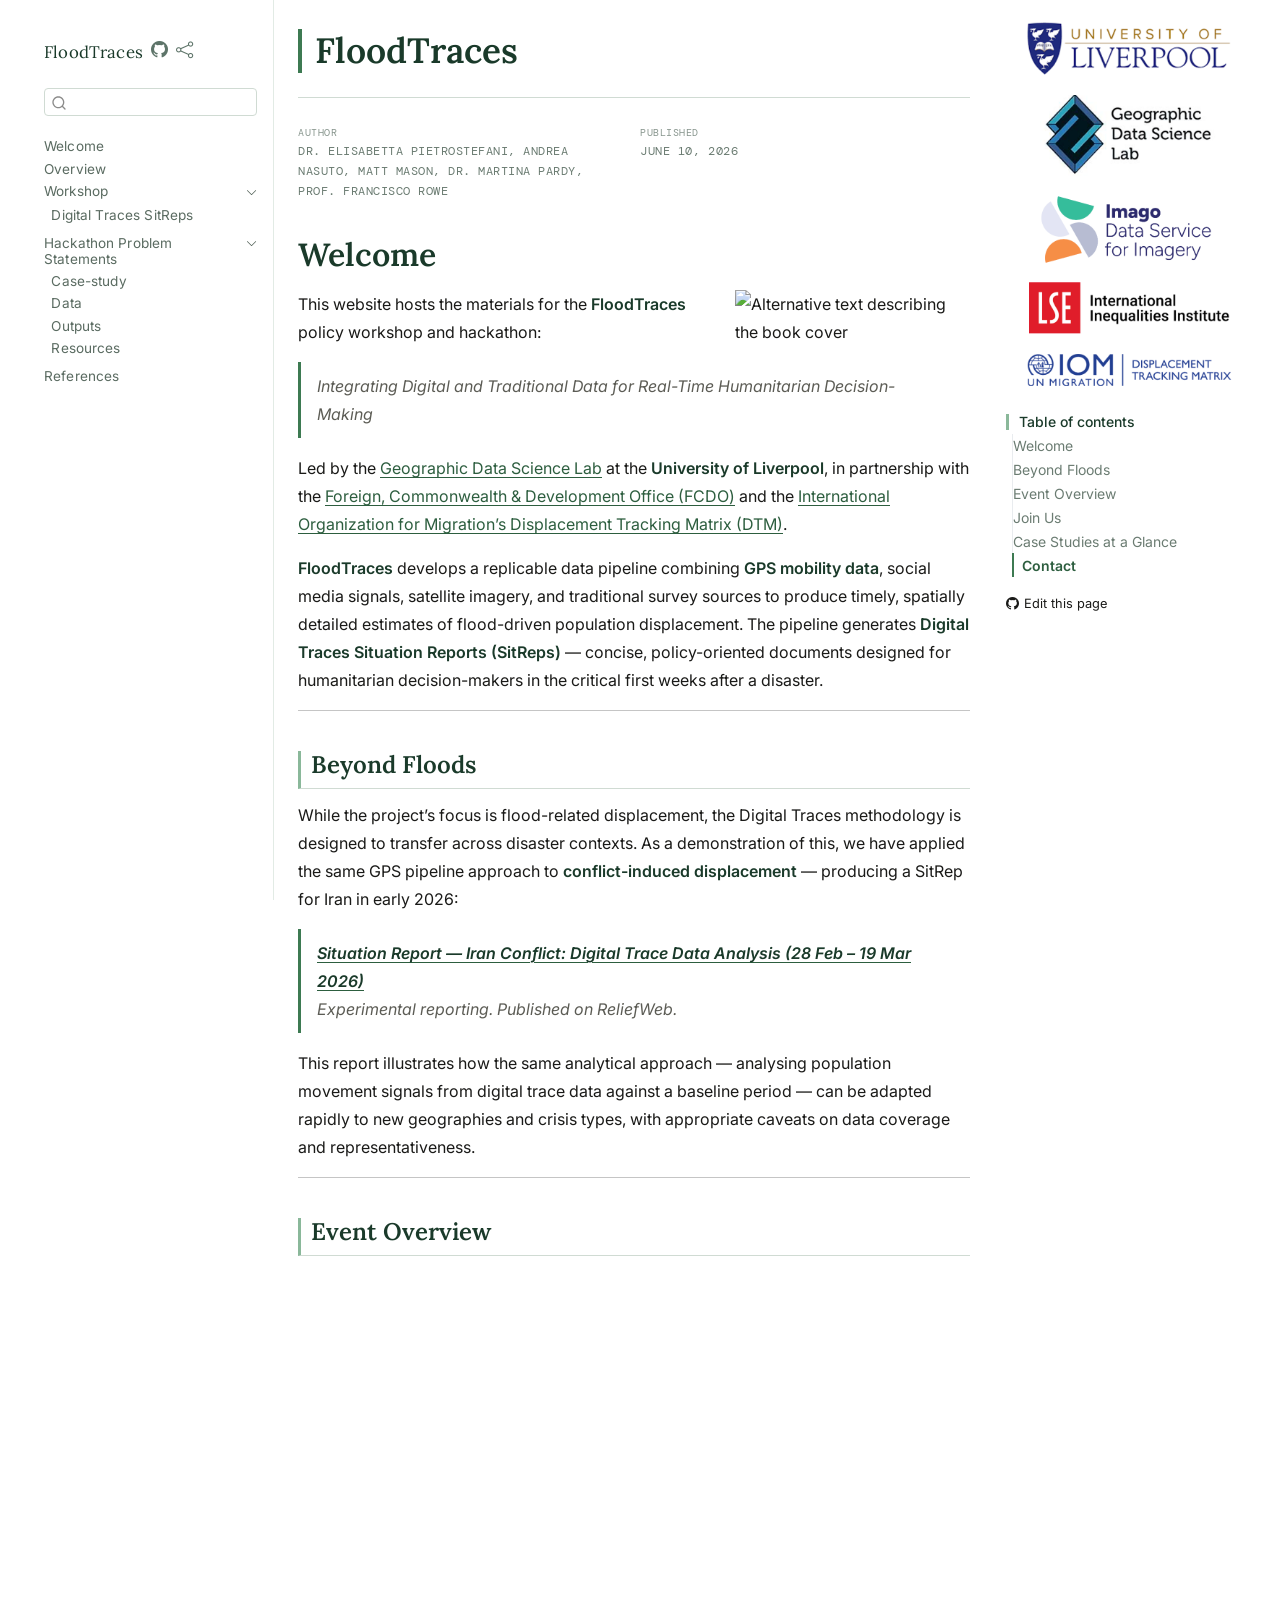
==== commit 85b4eb33: "added online join options" ====
--- a/docs/index.html
+++ b/docs/index.html
@@ -164,18 +164,6 @@
  <span class="menu-text">Digital Traces SitReps</span></a>
   </div>
 </li>
-          <li class="sidebar-item">
-  <div class="sidebar-item-container"> 
-  <a href="./casestudy.html" class="sidebar-item-text sidebar-link">
- <span class="menu-text">Case-study</span></a>
-  </div>
-</li>
-          <li class="sidebar-item">
-  <div class="sidebar-item-container"> 
-  <a href="./datasets.html" class="sidebar-item-text sidebar-link">
- <span class="menu-text">Data</span></a>
-  </div>
-</li>
       </ul>
   </li>
         <li class="sidebar-item sidebar-item-section">
@@ -189,14 +177,20 @@
       <ul id="quarto-sidebar-section-2" class="collapse list-unstyled sidebar-section depth1 show">  
           <li class="sidebar-item">
   <div class="sidebar-item-container"> 
-  <a href="./output.html" class="sidebar-item-text sidebar-link">
- <span class="menu-text">Output</span></a>
+  <a href="./casestudy.html" class="sidebar-item-text sidebar-link">
+ <span class="menu-text">Case-study</span></a>
   </div>
 </li>
           <li class="sidebar-item">
   <div class="sidebar-item-container"> 
-  <a href="./dataaccess.html" class="sidebar-item-text sidebar-link">
- <span class="menu-text">Data Access</span></a>
+  <a href="./datasets.html" class="sidebar-item-text sidebar-link">
+ <span class="menu-text">Data</span></a>
+  </div>
+</li>
+          <li class="sidebar-item">
+  <div class="sidebar-item-container"> 
+  <a href="./output.html" class="sidebar-item-text sidebar-link">
+ <span class="menu-text">Outputs</span></a>
   </div>
 </li>
           <li class="sidebar-item">
@@ -229,6 +223,7 @@
   <ul class="collapse">
   <li><a href="#beyond-floods" id="toc-beyond-floods" class="nav-link" data-scroll-target="#beyond-floods">Beyond Floods</a></li>
   <li><a href="#event-overview" id="toc-event-overview" class="nav-link" data-scroll-target="#event-overview">Event Overview</a></li>
+  <li><a href="#join-us" id="toc-join-us" class="nav-link" data-scroll-target="#join-us">Join Us</a></li>
   <li><a href="#case-studies-at-a-glance" id="toc-case-studies-at-a-glance" class="nav-link" data-scroll-target="#case-studies-at-a-glance">Case Studies at a Glance</a></li>
   <li><a href="#contact" id="toc-contact" class="nav-link" data-scroll-target="#contact">Contact</a></li>
   </ul></li>
@@ -316,6 +311,13 @@
 </tr>
 </tbody>
 </table>
+<hr>
+</section>
+<section id="join-us" class="level2 unnumbered">
+<h2 class="unnumbered anchored" data-anchor-id="join-us">Join Us</h2>
+<p><strong>Day 1 of the policy workshop (22 June) is open to remote attendance.</strong> If you work in humanitarian response, policy, or displacement data and would like to join online, we welcome your participation.</p>
+<p>To register interest or find out more, contact <strong>Elisabetta Pietrostefani</strong> at <a href="mailto:e.pietrostefani@liverpool.ac.uk">e.pietrostefani@liverpool.ac.uk</a>.</p>
+<p>The hackathon (Days 2–3) is for pre-registered participants only. If you are interested in future editions, please get in touch.</p>
 <hr>
 </section>
 <section id="case-studies-at-a-glance" class="level2 unnumbered">
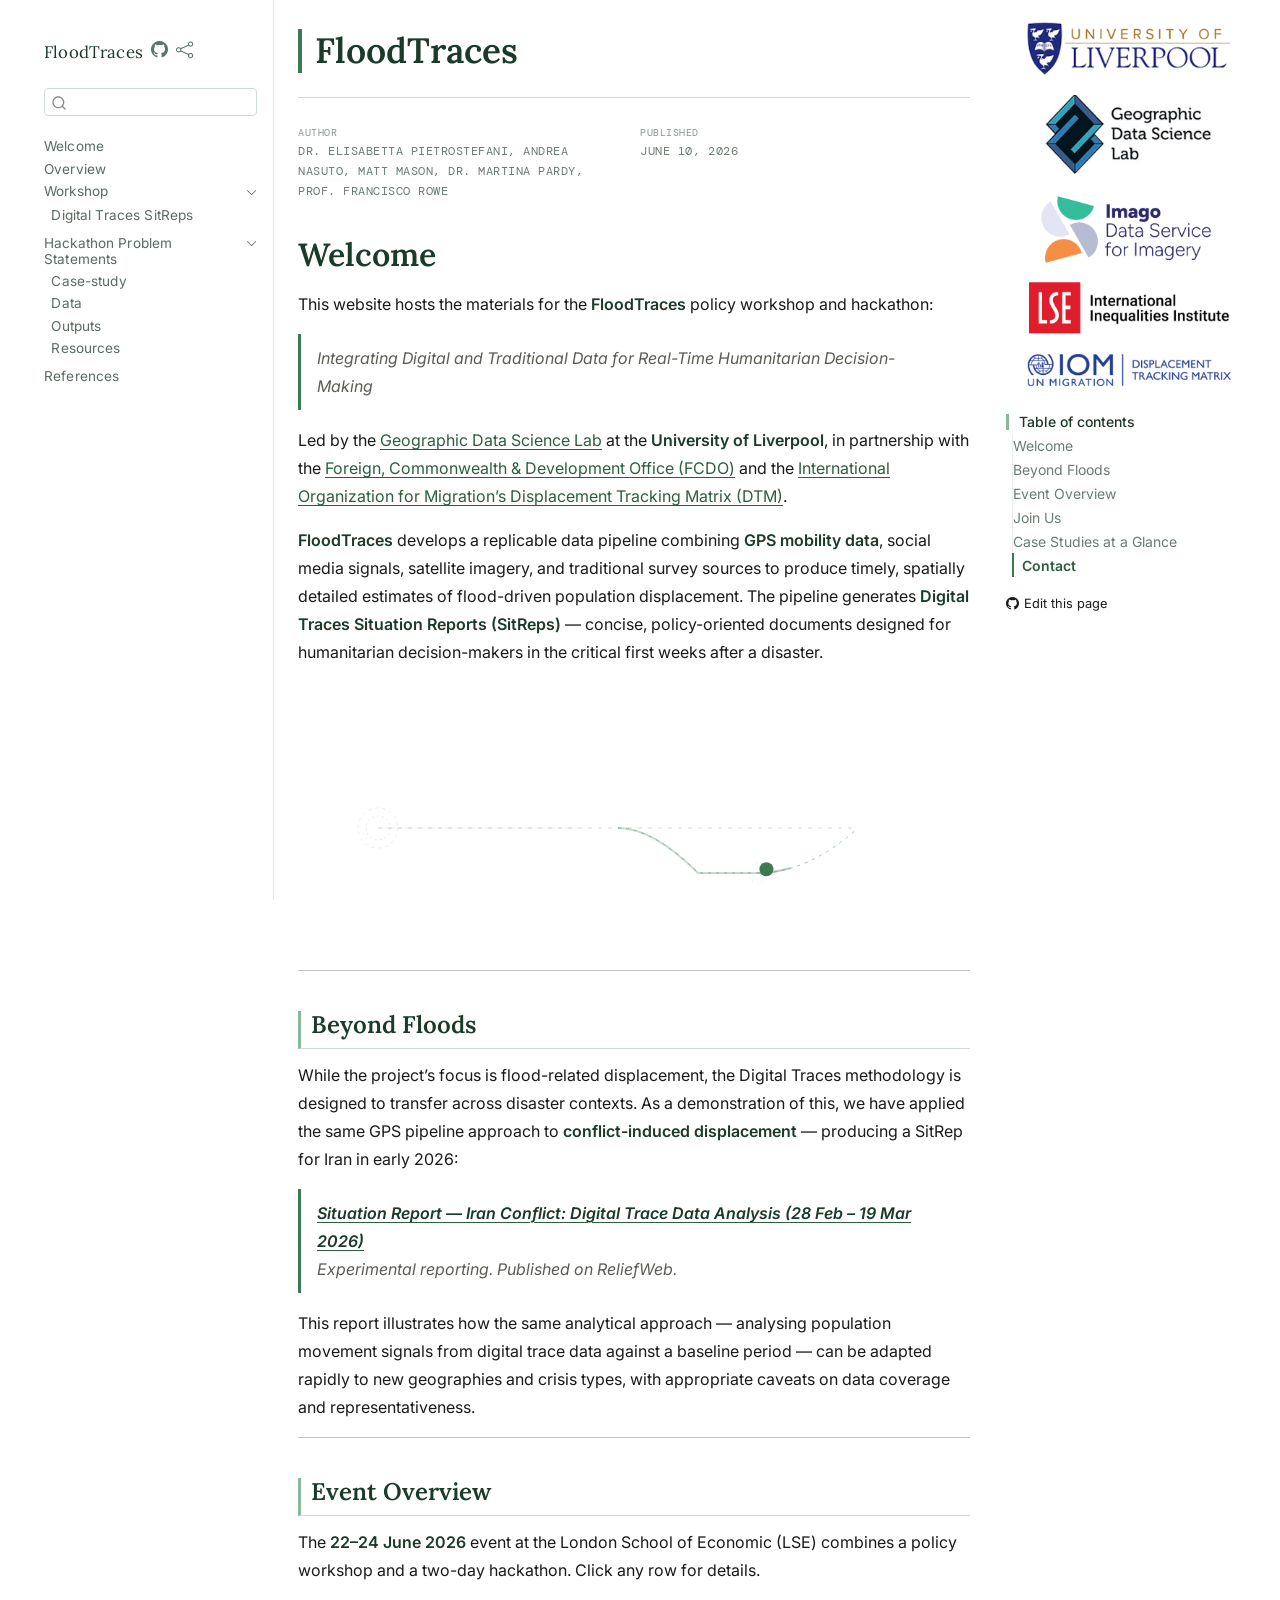
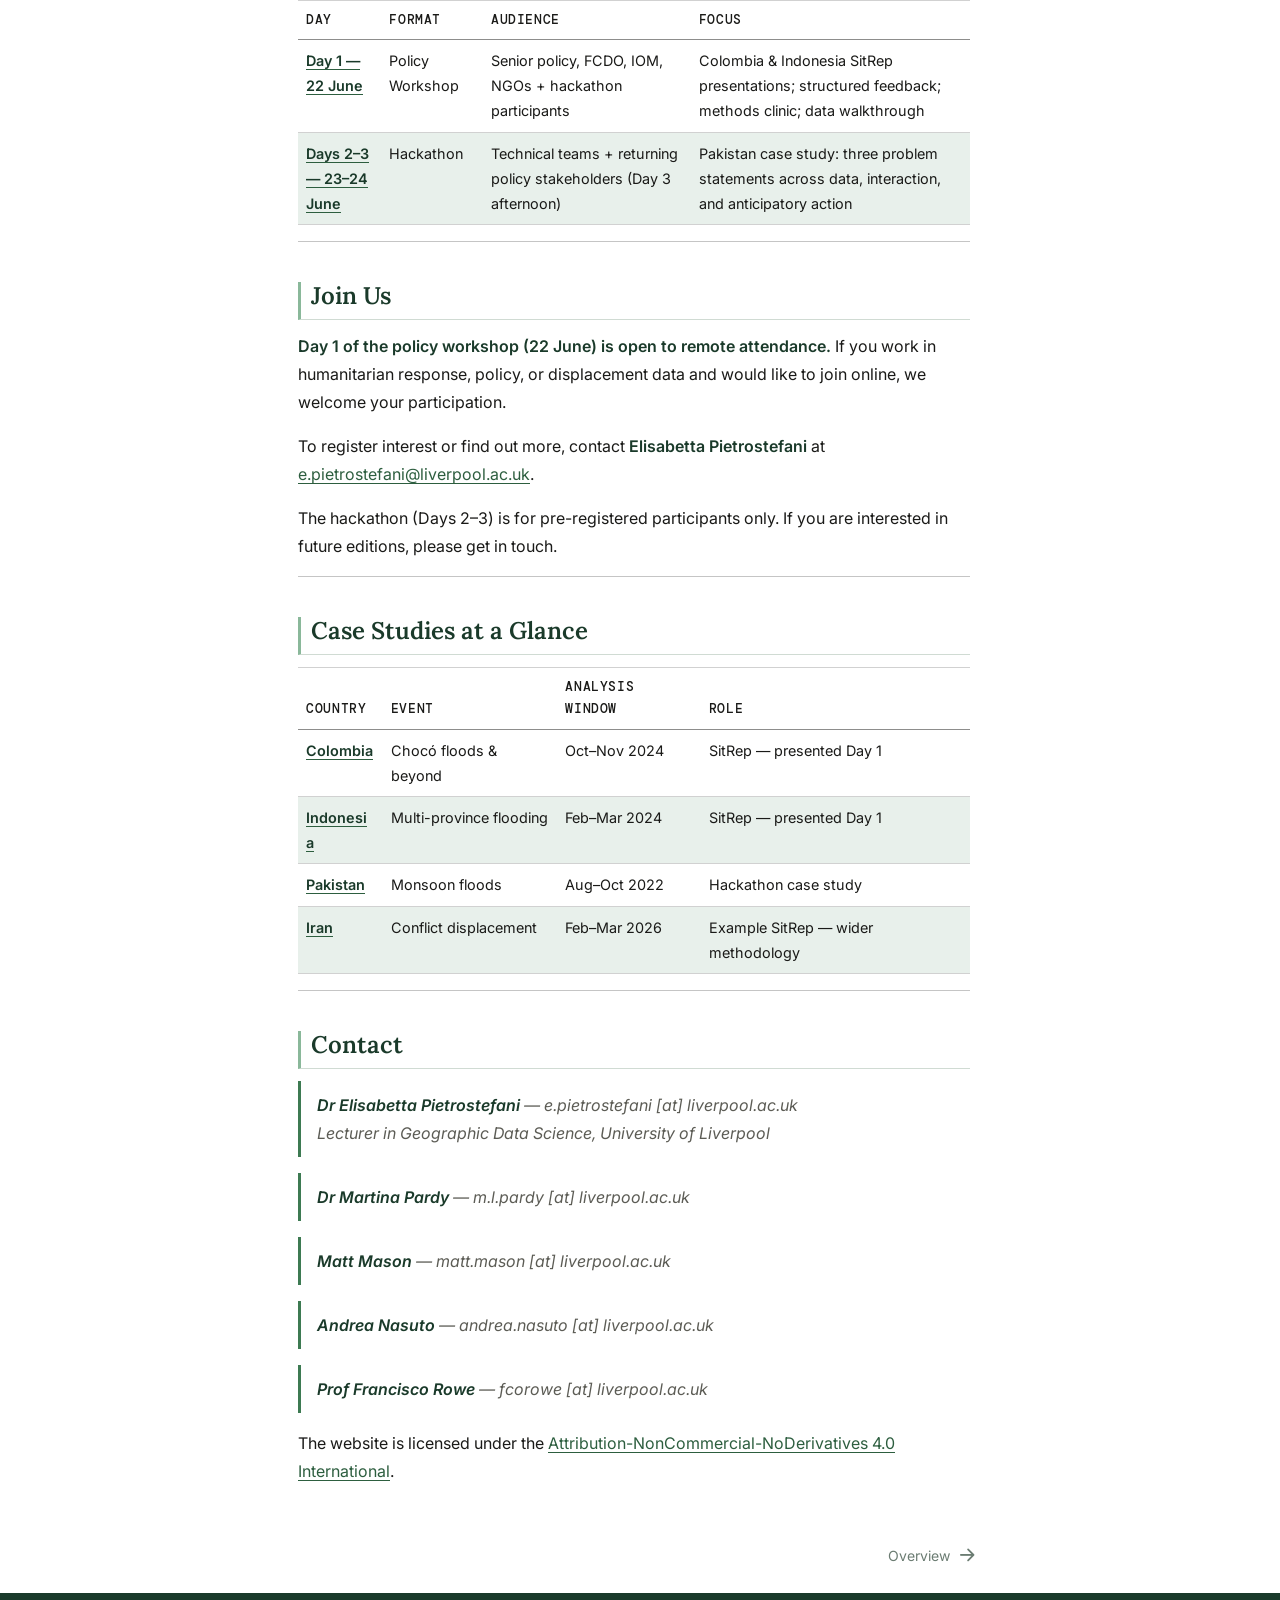
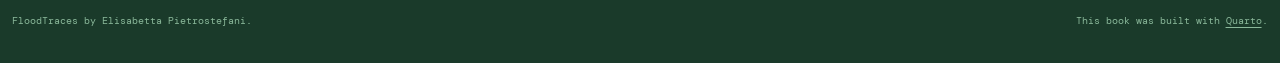
==== commit e13db15d: "animation addition" ====
--- a/docs/index.html
+++ b/docs/index.html
@@ -75,9 +75,9 @@
 
 <meta name="twitter:title" content="FloodTraces">
 <meta name="twitter:description" content="">
-<meta name="twitter:image" content="https://pietrostefani.github.io/pop-displacement-disaster/Image2.jpg">
+<meta name="twitter:image" content="https://pietrostefani.github.io/pop-displacement-disaster/img/floodtraces_logo.svg">
 <meta name="twitter:creator" content="@EPietrostefani">
-<meta name="twitter:image:alt" content="Alternative text describing the book cover ">
+<meta name="twitter:image:alt" content="FloodTraces logo: a point displaced by flooding and returning to origin">
 <meta name="twitter:card" content="summary_large_image">
 </head>
 
@@ -264,15 +264,17 @@
 </header>
 
 
-
 <section id="welcome" class="level1 unnumbered">
-<h1 class="unnumbered">Welcome</h1><p><img src="Image2.jpg" title="FloodTraces" class="quarto-cover-image nolightbox img-fluid" alt="Alternative text describing the book cover "></p>
+<h1 class="unnumbered">Welcome</h1>
 <p>This website hosts the materials for the <strong>FloodTraces</strong> policy workshop and hackathon:</p>
 <blockquote class="blockquote">
 <p><em>Integrating Digital and Traditional Data for Real-Time Humanitarian Decision-Making</em></p>
 </blockquote>
 <p>Led by the <a href="https://www.liverpool.ac.uk/geographic-data-science/">Geographic Data Science Lab</a> at the <strong>University of Liverpool</strong>, in partnership with the <a href="https://www.gov.uk/government/organisations/foreign-commonwealth-development-office">Foreign, Commonwealth &amp; Development Office (FCDO)</a> and the <a href="https://dtm.iom.int/">International Organization for Migration’s Displacement Tracking Matrix (DTM)</a>.</p>
 <p><strong>FloodTraces</strong> develops a replicable data pipeline combining <strong>GPS mobility data</strong>, social media signals, satellite imagery, and traditional survey sources to produce timely, spatially detailed estimates of flood-driven population displacement. The pipeline generates <strong>Digital Traces Situation Reports (SitReps)</strong> — concise, policy-oriented documents designed for humanitarian decision-makers in the critical first weeks after a disaster.</p>
+<div style="text-align: center; margin: 2rem 0;">
+<p><img src="img/floodtraces_logo.svg" width="680" alt="FloodTraces logo: a point displaced by flooding and returning to origin"></p>
+</div>
 <hr>
 <section id="beyond-floods" class="level2 unnumbered">
 <h2 class="unnumbered anchored" data-anchor-id="beyond-floods">Beyond Floods</h2>
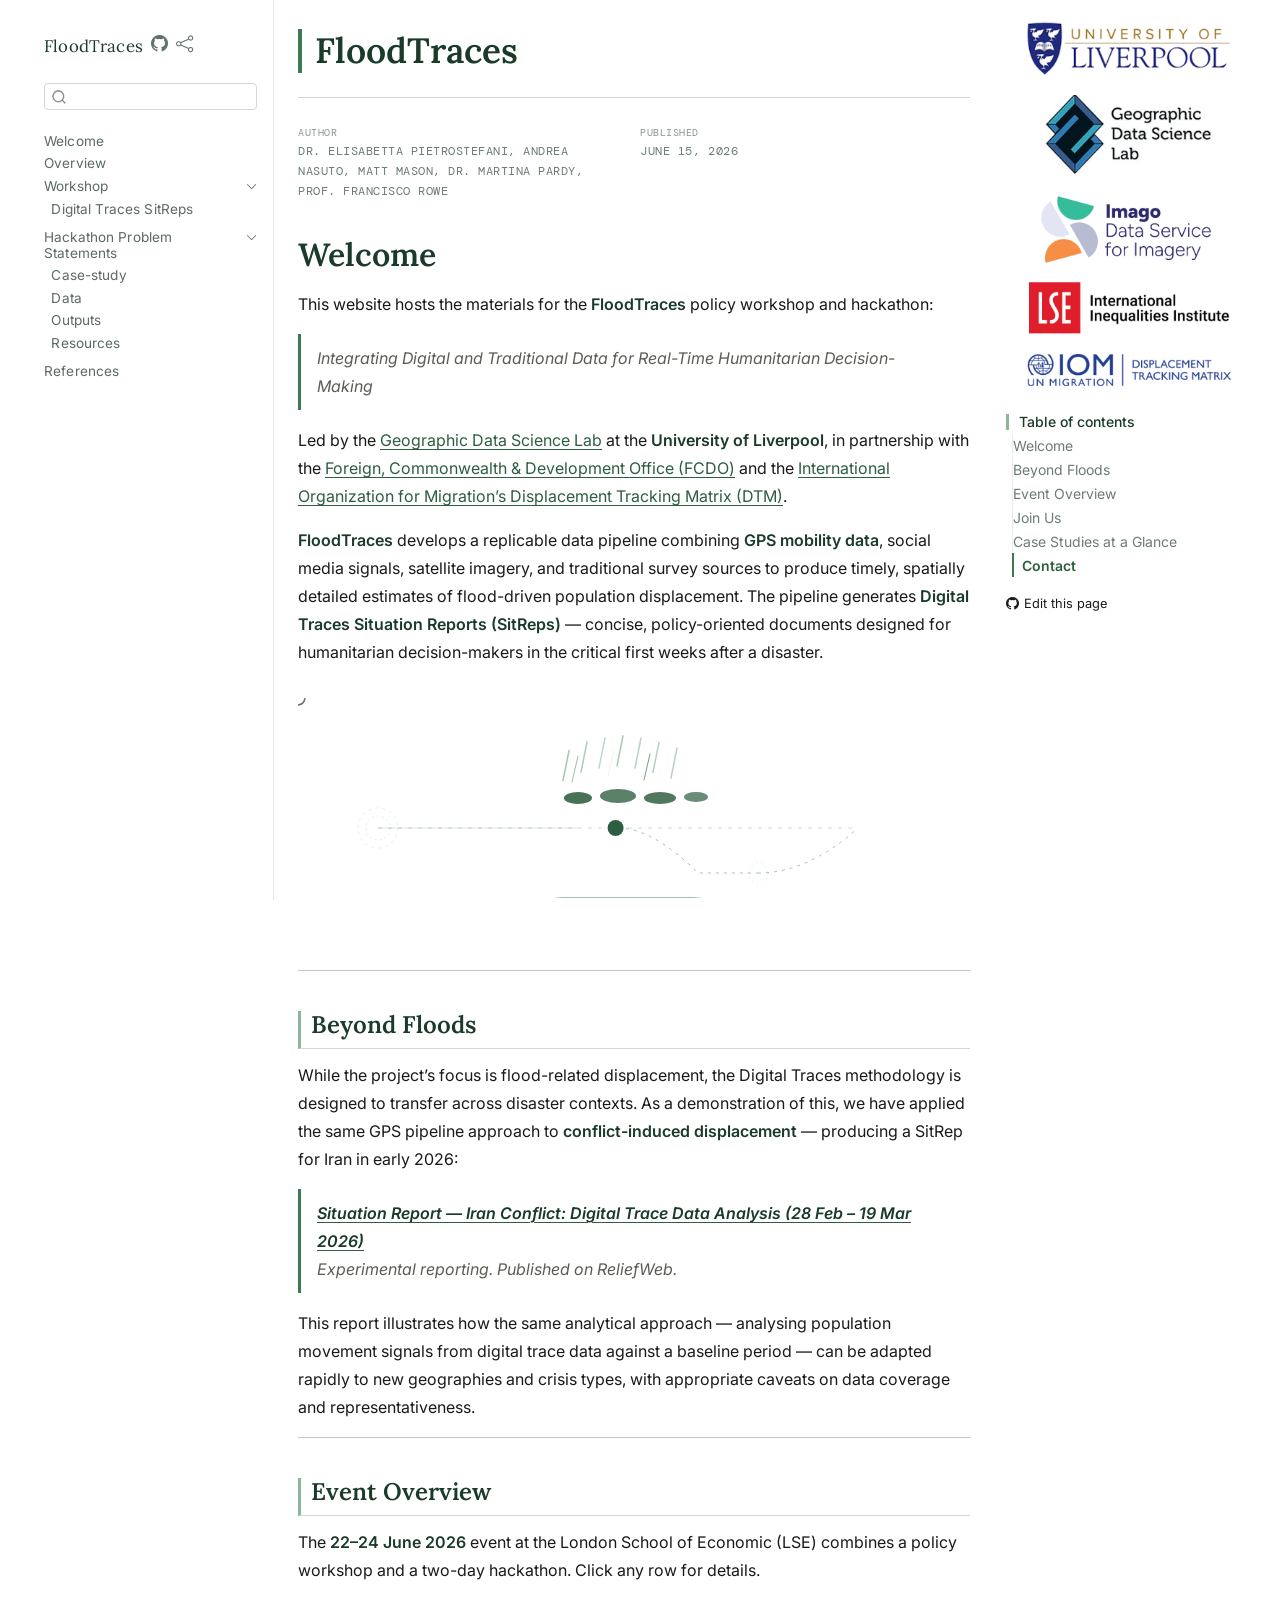
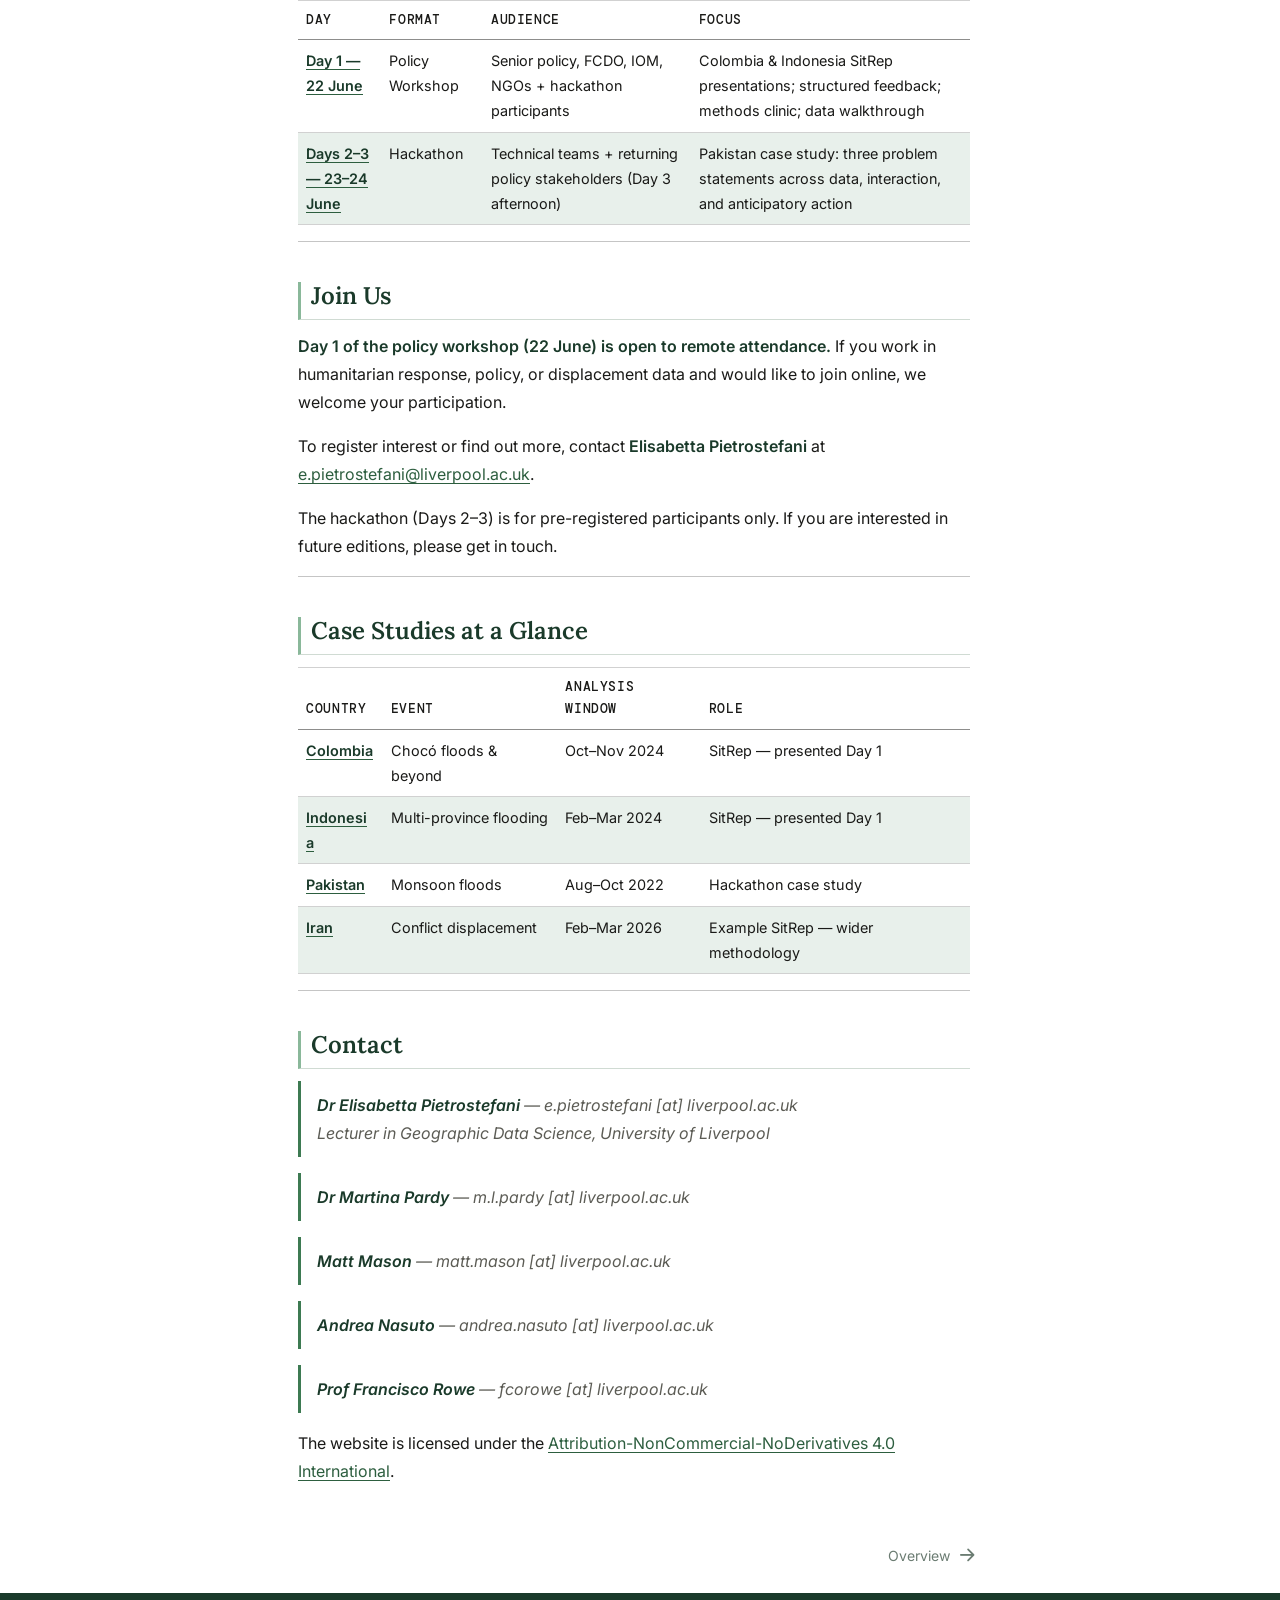
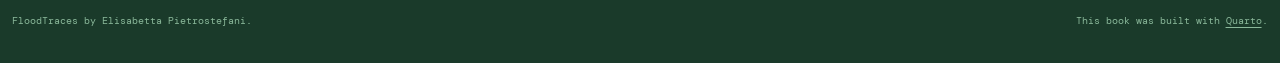
==== commit 95eb0196: "small content changes" ====
--- a/docs/index.html
+++ b/docs/index.html
@@ -2,15 +2,18 @@
 <html xmlns="http://www.w3.org/1999/xhtml" lang="en" xml:lang="en"><head>
 
 <meta charset="utf-8">
-<meta name="generator" content="quarto-1.8.25">
+<meta name="generator" content="quarto-1.9.36">
 
 <meta name="viewport" content="width=device-width, initial-scale=1.0, user-scalable=yes">
 
 <meta name="author" content="Dr.&nbsp;Elisabetta Pietrostefani, Andrea Nasuto, Matt Mason, Dr.&nbsp;Martina Pardy, Prof.&nbsp;Francisco Rowe">
-<meta name="dcterms.date" content="2026-06-10">
+<meta name="dcterms.date" content="2026-06-15">
 
 <title>FloodTraces</title>
 <style>
+/* Default styles provided by pandoc.
+** See https://pandoc.org/MANUAL.html#variables-for-html for config info.
+*/
 code{white-space: pre-wrap;}
 span.smallcaps{font-variant: small-caps;}
 div.columns{display: flex; gap: min(4vw, 1.5em);}
@@ -35,15 +38,14 @@
 <link href="./overview.html" rel="next">
 <script src="site_libs/quarto-html/quarto.js" type="module"></script>
 <script src="site_libs/quarto-html/tabsets/tabsets.js" type="module"></script>
-<script src="site_libs/quarto-html/axe/axe-check.js" type="module"></script>
 <script src="site_libs/quarto-html/popper.min.js"></script>
 <script src="site_libs/quarto-html/tippy.umd.min.js"></script>
 <script src="site_libs/quarto-html/anchor.min.js"></script>
 <link href="site_libs/quarto-html/tippy.css" rel="stylesheet">
-<link href="site_libs/quarto-html/quarto-syntax-highlighting-c52cc6ac332300604f7a3b58b2641925.css" rel="stylesheet" id="quarto-text-highlighting-styles">
+<link href="site_libs/quarto-html/quarto-syntax-highlighting-737654a9ec85750b6a1f4449fea8f327.css" rel="stylesheet" id="quarto-text-highlighting-styles">
 <script src="site_libs/bootstrap/bootstrap.min.js"></script>
 <link href="site_libs/bootstrap/bootstrap-icons.css" rel="stylesheet">
-<link href="site_libs/bootstrap/bootstrap-e122f509c0ed8659c1ece8467ccce8a9.min.css" rel="stylesheet" append-hash="true" id="quarto-bootstrap" data-mode="light">
+<link href="site_libs/bootstrap/bootstrap-99d00ab0d9533f89b756c4f97bc18533.min.css" rel="stylesheet" append-hash="true" id="quarto-bootstrap" data-mode="light">
 <script id="quarto-search-options" type="application/json">{
   "location": "sidebar",
   "copy-button": false,
@@ -103,9 +105,7 @@
 <div id="quarto-content" class="quarto-container page-columns page-rows-contents page-layout-article">
 <!-- sidebar -->
   <nav id="quarto-sidebar" class="sidebar collapse collapse-horizontal quarto-sidebar-collapse-item sidebar-navigation floating overflow-auto">
-    <div class="pt-lg-2 mt-2 text-left sidebar-header sidebar-header-stacked">
-      <a href="./index.html" class="sidebar-logo-link">
-      </a>
+    <div class="pt-lg-2 mt-2 text-left sidebar-header">
     <div class="sidebar-title mb-0 py-0">
       <a href="./">FloodTraces</a> 
         <div class="sidebar-tools-main">
@@ -213,7 +213,7 @@
 <div id="quarto-sidebar-glass" class="quarto-sidebar-collapse-item" data-bs-toggle="collapse" data-bs-target=".quarto-sidebar-collapse-item"></div>
 <!-- margin-sidebar -->
     <div id="quarto-margin-sidebar" class="sidebar margin-sidebar"><div class="quarto-margin-header"><div class="margin-header-item">
-<p><img src=".\logos_web.png" class="img-fluid"></p>
+<p><img src="./logos_web.png" class="img-fluid"></p>
 </div></div>
         <nav id="TOC" role="doc-toc" class="toc-active">
     <h2 id="toc-title">Table of contents</h2>
@@ -252,7 +252,7 @@
     <div>
     <div class="quarto-title-meta-heading">Published</div>
     <div class="quarto-title-meta-contents">
-      <p class="date">June 10, 2026</p>
+      <p class="date">June 15, 2026</p>
     </div>
   </div>
   
--- a/docs/site_libs/quarto-html/quarto-syntax-highlighting-737654a9ec85750b6a1f4449fea8f327.css
+++ b/docs/site_libs/quarto-html/quarto-syntax-highlighting-737654a9ec85750b6a1f4449fea8f327.css
@@ -0,0 +1,236 @@
+/* quarto syntax highlight colors */
+:root {
+  --quarto-hl-ot-color: #003B4F;
+  --quarto-hl-at-color: #657422;
+  --quarto-hl-ss-color: #20794D;
+  --quarto-hl-an-color: #5E5E5E;
+  --quarto-hl-fu-color: #4758AB;
+  --quarto-hl-st-color: #20794D;
+  --quarto-hl-cf-color: #003B4F;
+  --quarto-hl-op-color: #5E5E5E;
+  --quarto-hl-er-color: #AD0000;
+  --quarto-hl-bn-color: #AD0000;
+  --quarto-hl-al-color: #AD0000;
+  --quarto-hl-va-color: #111111;
+  --quarto-hl-bu-color: inherit;
+  --quarto-hl-ex-color: inherit;
+  --quarto-hl-pp-color: #AD0000;
+  --quarto-hl-in-color: #5E5E5E;
+  --quarto-hl-vs-color: #20794D;
+  --quarto-hl-wa-color: #5E5E5E;
+  --quarto-hl-do-color: #5E5E5E;
+  --quarto-hl-im-color: #00769E;
+  --quarto-hl-ch-color: #20794D;
+  --quarto-hl-dt-color: #AD0000;
+  --quarto-hl-fl-color: #AD0000;
+  --quarto-hl-co-color: #5E5E5E;
+  --quarto-hl-cv-color: #5E5E5E;
+  --quarto-hl-cn-color: #8f5902;
+  --quarto-hl-sc-color: #5E5E5E;
+  --quarto-hl-dv-color: #AD0000;
+  --quarto-hl-kw-color: #003B4F;
+}
+
+/* other quarto variables */
+:root {
+  --quarto-font-monospace: "DM Mono", "Fira Mono", monospace;
+}
+
+/* syntax highlight based on Pandoc's rules */
+pre > code.sourceCode > span {
+  color: #003B4F;
+}
+
+code.sourceCode > span {
+  color: #003B4F;
+}
+
+div.sourceCode,
+div.sourceCode pre.sourceCode {
+  color: #003B4F;
+}
+
+/* Normal */
+code span {
+  color: #003B4F;
+}
+
+/* Alert */
+code span.al {
+  color: #AD0000;
+  font-style: inherit;
+}
+
+/* Annotation */
+code span.an {
+  color: #5E5E5E;
+  font-style: inherit;
+}
+
+/* Attribute */
+code span.at {
+  color: #657422;
+  font-style: inherit;
+}
+
+/* BaseN */
+code span.bn {
+  color: #AD0000;
+  font-style: inherit;
+}
+
+/* BuiltIn */
+code span.bu {
+  font-style: inherit;
+}
+
+/* ControlFlow */
+code span.cf {
+  color: #003B4F;
+  font-weight: bold;
+  font-style: inherit;
+}
+
+/* Char */
+code span.ch {
+  color: #20794D;
+  font-style: inherit;
+}
+
+/* Constant */
+code span.cn {
+  color: #8f5902;
+  font-style: inherit;
+}
+
+/* Comment */
+code span.co {
+  color: #5E5E5E;
+  font-style: inherit;
+}
+
+/* CommentVar */
+code span.cv {
+  color: #5E5E5E;
+  font-style: italic;
+}
+
+/* Documentation */
+code span.do {
+  color: #5E5E5E;
+  font-style: italic;
+}
+
+/* DataType */
+code span.dt {
+  color: #AD0000;
+  font-style: inherit;
+}
+
+/* DecVal */
+code span.dv {
+  color: #AD0000;
+  font-style: inherit;
+}
+
+/* Error */
+code span.er {
+  color: #AD0000;
+  font-style: inherit;
+}
+
+/* Extension */
+code span.ex {
+  font-style: inherit;
+}
+
+/* Float */
+code span.fl {
+  color: #AD0000;
+  font-style: inherit;
+}
+
+/* Function */
+code span.fu {
+  color: #4758AB;
+  font-style: inherit;
+}
+
+/* Import */
+code span.im {
+  color: #00769E;
+  font-style: inherit;
+}
+
+/* Information */
+code span.in {
+  color: #5E5E5E;
+  font-style: inherit;
+}
+
+/* Keyword */
+code span.kw {
+  color: #003B4F;
+  font-weight: bold;
+  font-style: inherit;
+}
+
+/* Operator */
+code span.op {
+  color: #5E5E5E;
+  font-style: inherit;
+}
+
+/* Other */
+code span.ot {
+  color: #003B4F;
+  font-style: inherit;
+}
+
+/* Preprocessor */
+code span.pp {
+  color: #AD0000;
+  font-style: inherit;
+}
+
+/* SpecialChar */
+code span.sc {
+  color: #5E5E5E;
+  font-style: inherit;
+}
+
+/* SpecialString */
+code span.ss {
+  color: #20794D;
+  font-style: inherit;
+}
+
+/* String */
+code span.st {
+  color: #20794D;
+  font-style: inherit;
+}
+
+/* Variable */
+code span.va {
+  color: #111111;
+  font-style: inherit;
+}
+
+/* VerbatimString */
+code span.vs {
+  color: #20794D;
+  font-style: inherit;
+}
+
+/* Warning */
+code span.wa {
+  color: #5E5E5E;
+  font-style: italic;
+}
+
+.prevent-inlining {
+  content: "</";
+}
+
+/*# sourceMappingURL=e419dcc89e4169e91a3f078c1ceec341.css.map */
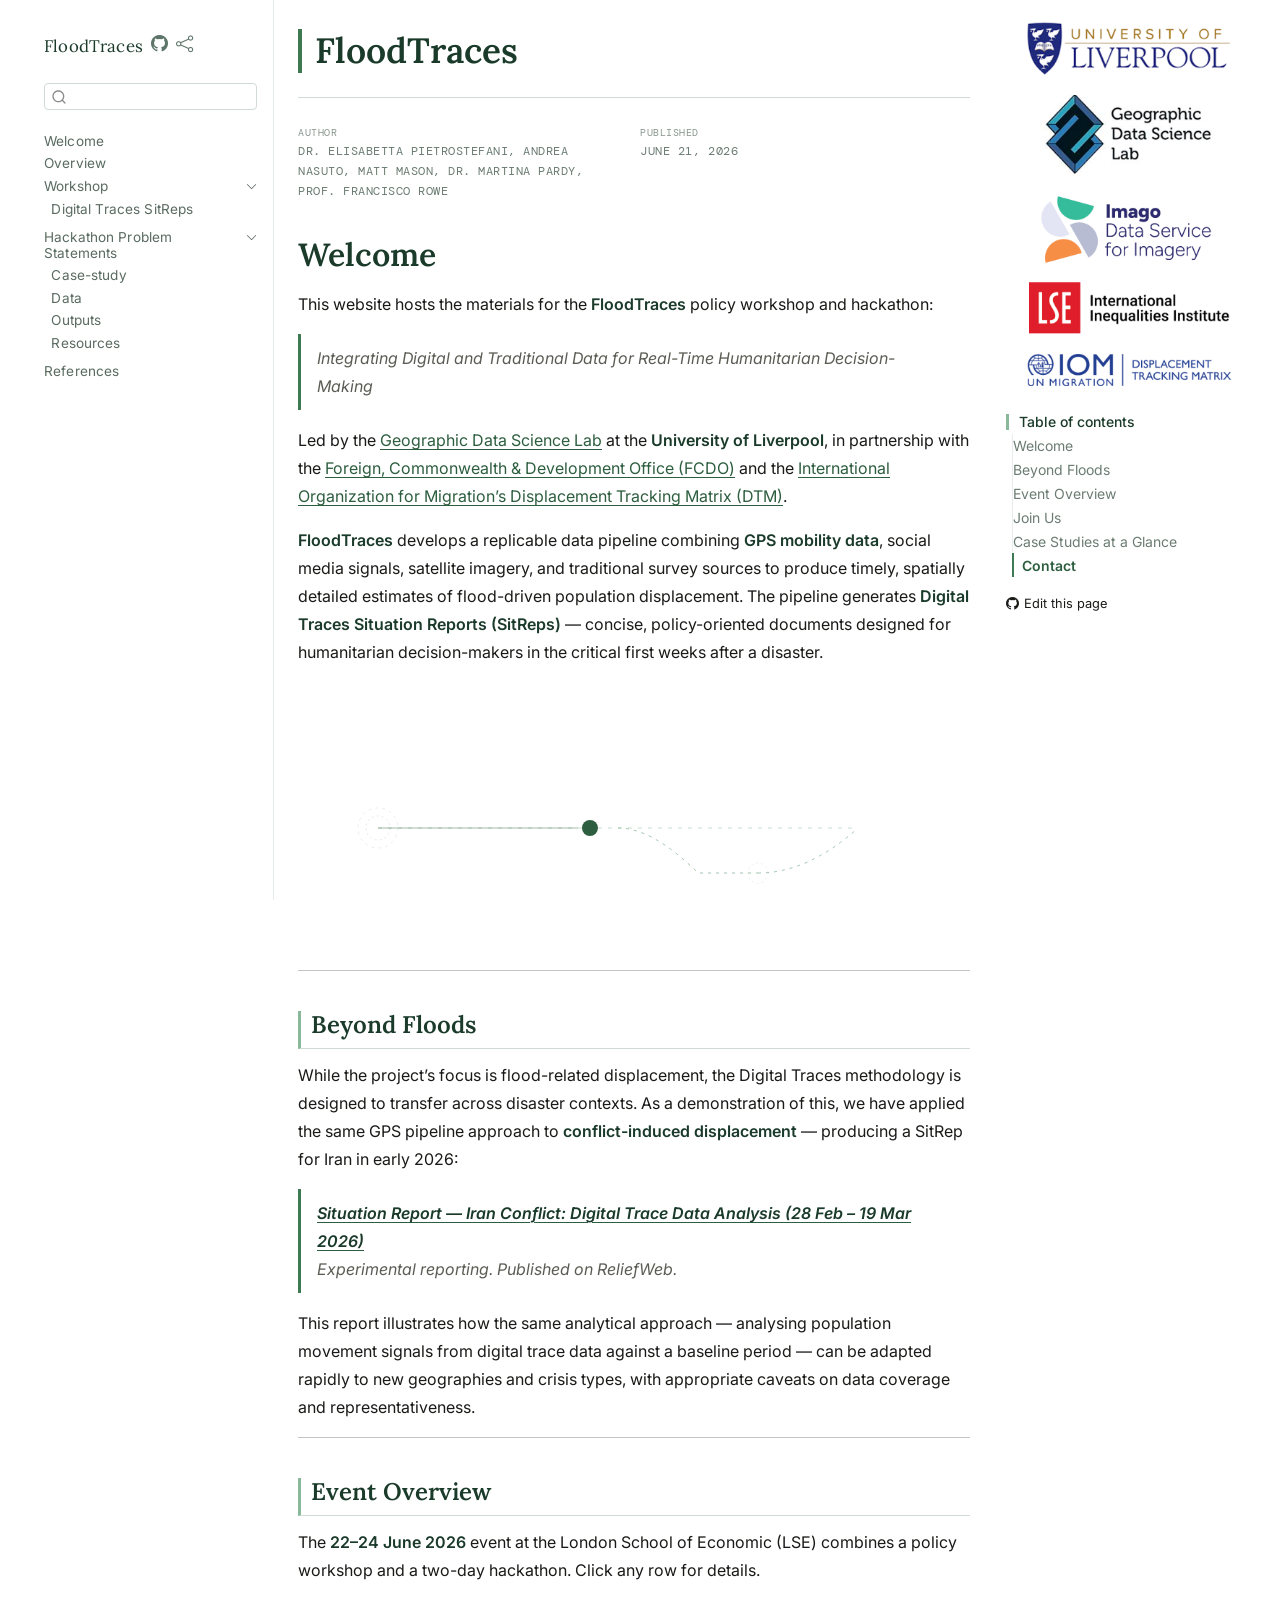
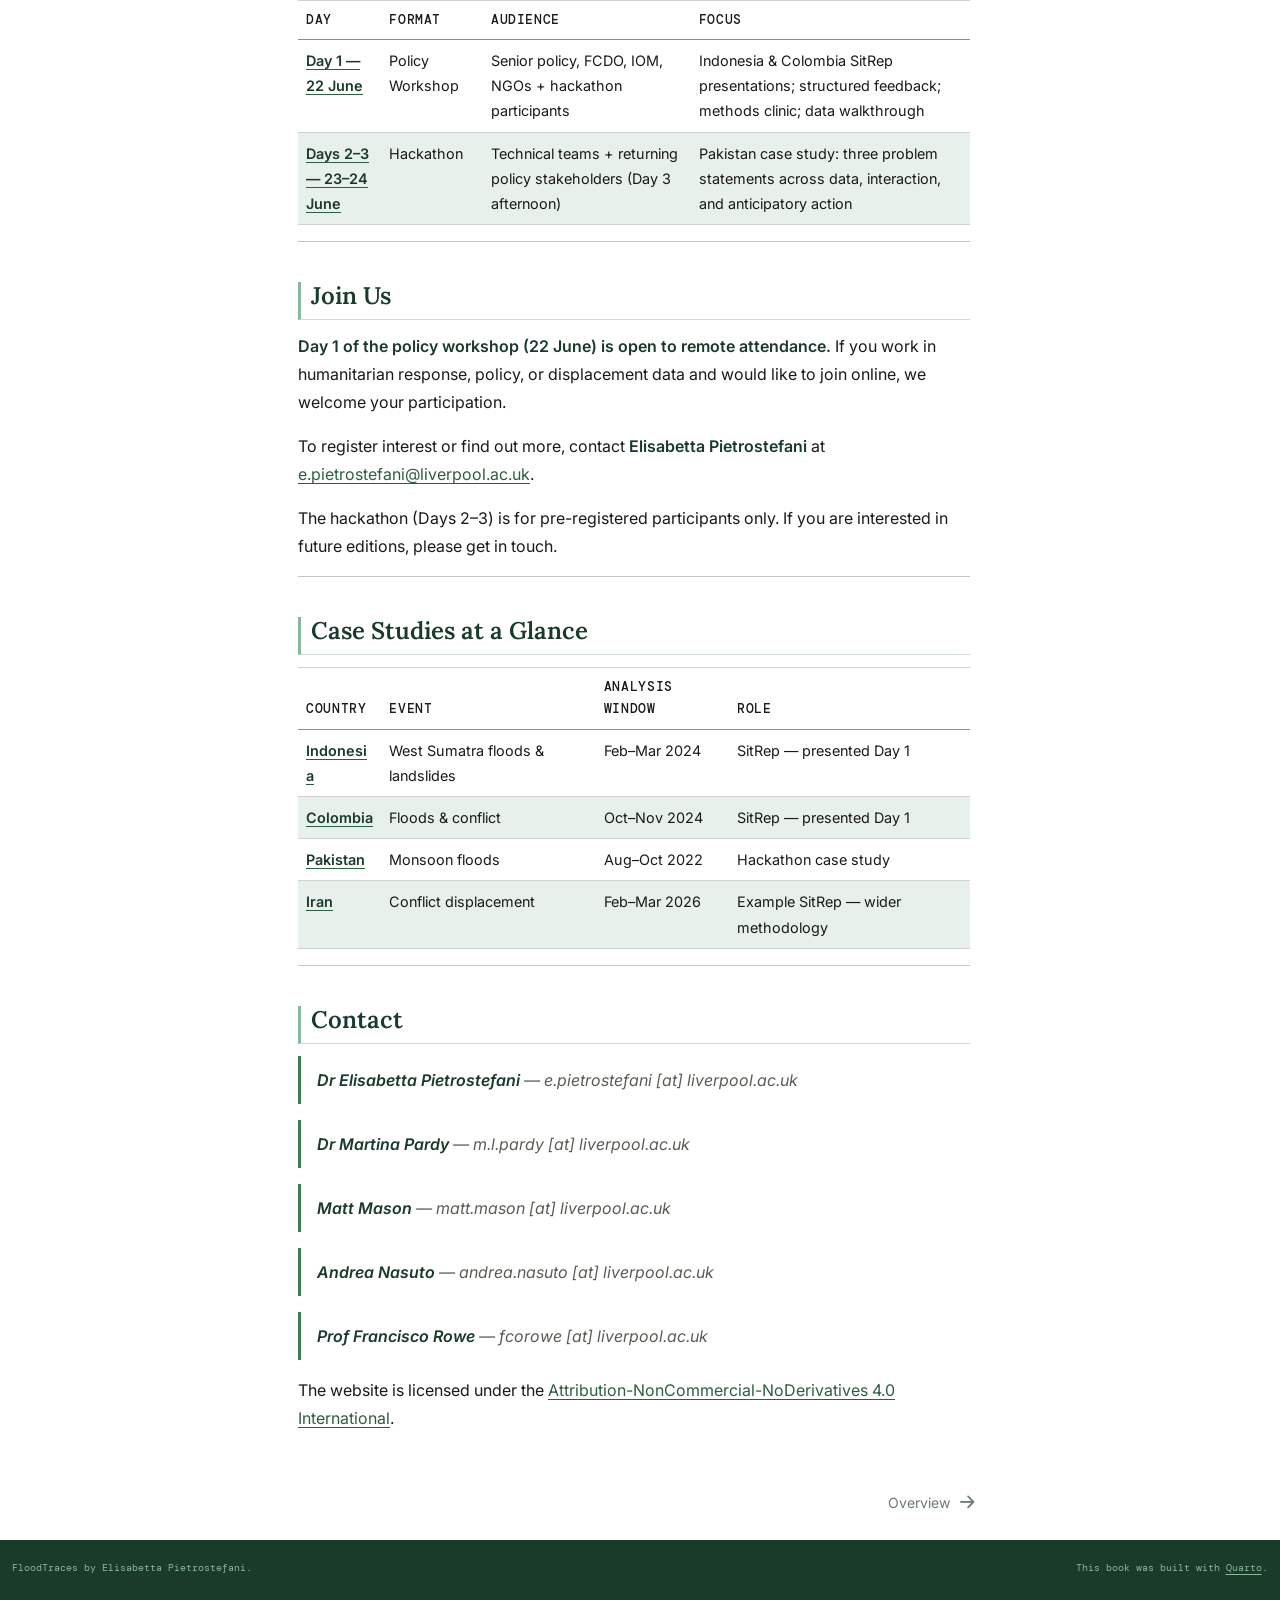
==== commit dc3804f6: "seb content update" ====
--- a/docs/index.html
+++ b/docs/index.html
@@ -7,7 +7,7 @@
 <meta name="viewport" content="width=device-width, initial-scale=1.0, user-scalable=yes">
 
 <meta name="author" content="Dr.&nbsp;Elisabetta Pietrostefani, Andrea Nasuto, Matt Mason, Dr.&nbsp;Martina Pardy, Prof.&nbsp;Francisco Rowe">
-<meta name="dcterms.date" content="2026-06-15">
+<meta name="dcterms.date" content="2026-06-21">
 
 <title>FloodTraces</title>
 <style>
@@ -252,7 +252,7 @@
     <div>
     <div class="quarto-title-meta-heading">Published</div>
     <div class="quarto-title-meta-contents">
-      <p class="date">June 15, 2026</p>
+      <p class="date">June 21, 2026</p>
     </div>
   </div>
   
@@ -303,7 +303,7 @@
 <td><a href="./workshop.html"><strong>Day 1 — 22 June</strong></a></td>
 <td>Policy Workshop</td>
 <td>Senior policy, FCDO, IOM, NGOs + hackathon participants</td>
-<td>Colombia &amp; Indonesia SitRep presentations; structured feedback; methods clinic; data walkthrough</td>
+<td>Indonesia &amp; Colombia SitRep presentations; structured feedback; methods clinic; data walkthrough</td>
 </tr>
 <tr class="even">
 <td><a href="./workshop.html"><strong>Days 2–3 — 23–24 June</strong></a></td>
@@ -335,15 +335,15 @@
 </thead>
 <tbody>
 <tr class="odd">
-<td><a href="./researchareas.html"><strong>Colombia</strong></a></td>
-<td>Chocó floods &amp; beyond</td>
-<td>Oct–Nov 2024</td>
+<td><a href="./researchareas.html"><strong>Indonesia</strong></a></td>
+<td>West Sumatra floods &amp; landslides</td>
+<td>Feb–Mar 2024</td>
 <td>SitRep — presented Day 1</td>
 </tr>
 <tr class="even">
-<td><a href="./researchareas.html"><strong>Indonesia</strong></a></td>
-<td>Multi-province flooding</td>
-<td>Feb–Mar 2024</td>
+<td><a href="./researchareas.html"><strong>Colombia</strong></a></td>
+<td>Floods &amp; conflict</td>
+<td>Oct–Nov 2024</td>
 <td>SitRep — presented Day 1</td>
 </tr>
 <tr class="odd">
@@ -365,8 +365,7 @@
 <section id="contact" class="level2 unnumbered">
 <h2 class="unnumbered anchored" data-anchor-id="contact">Contact</h2>
 <blockquote class="blockquote">
-<p><strong>Dr Elisabetta Pietrostefani</strong> — e.pietrostefani [at] liverpool.ac.uk<br>
-Lecturer in Geographic Data Science, University of Liverpool</p>
+<p><strong>Dr Elisabetta Pietrostefani</strong> — e.pietrostefani [at] liverpool.ac.uk</p>
 </blockquote>
 <blockquote class="blockquote">
 <p><strong>Dr Martina Pardy</strong> — m.l.pardy [at] liverpool.ac.uk</p>
